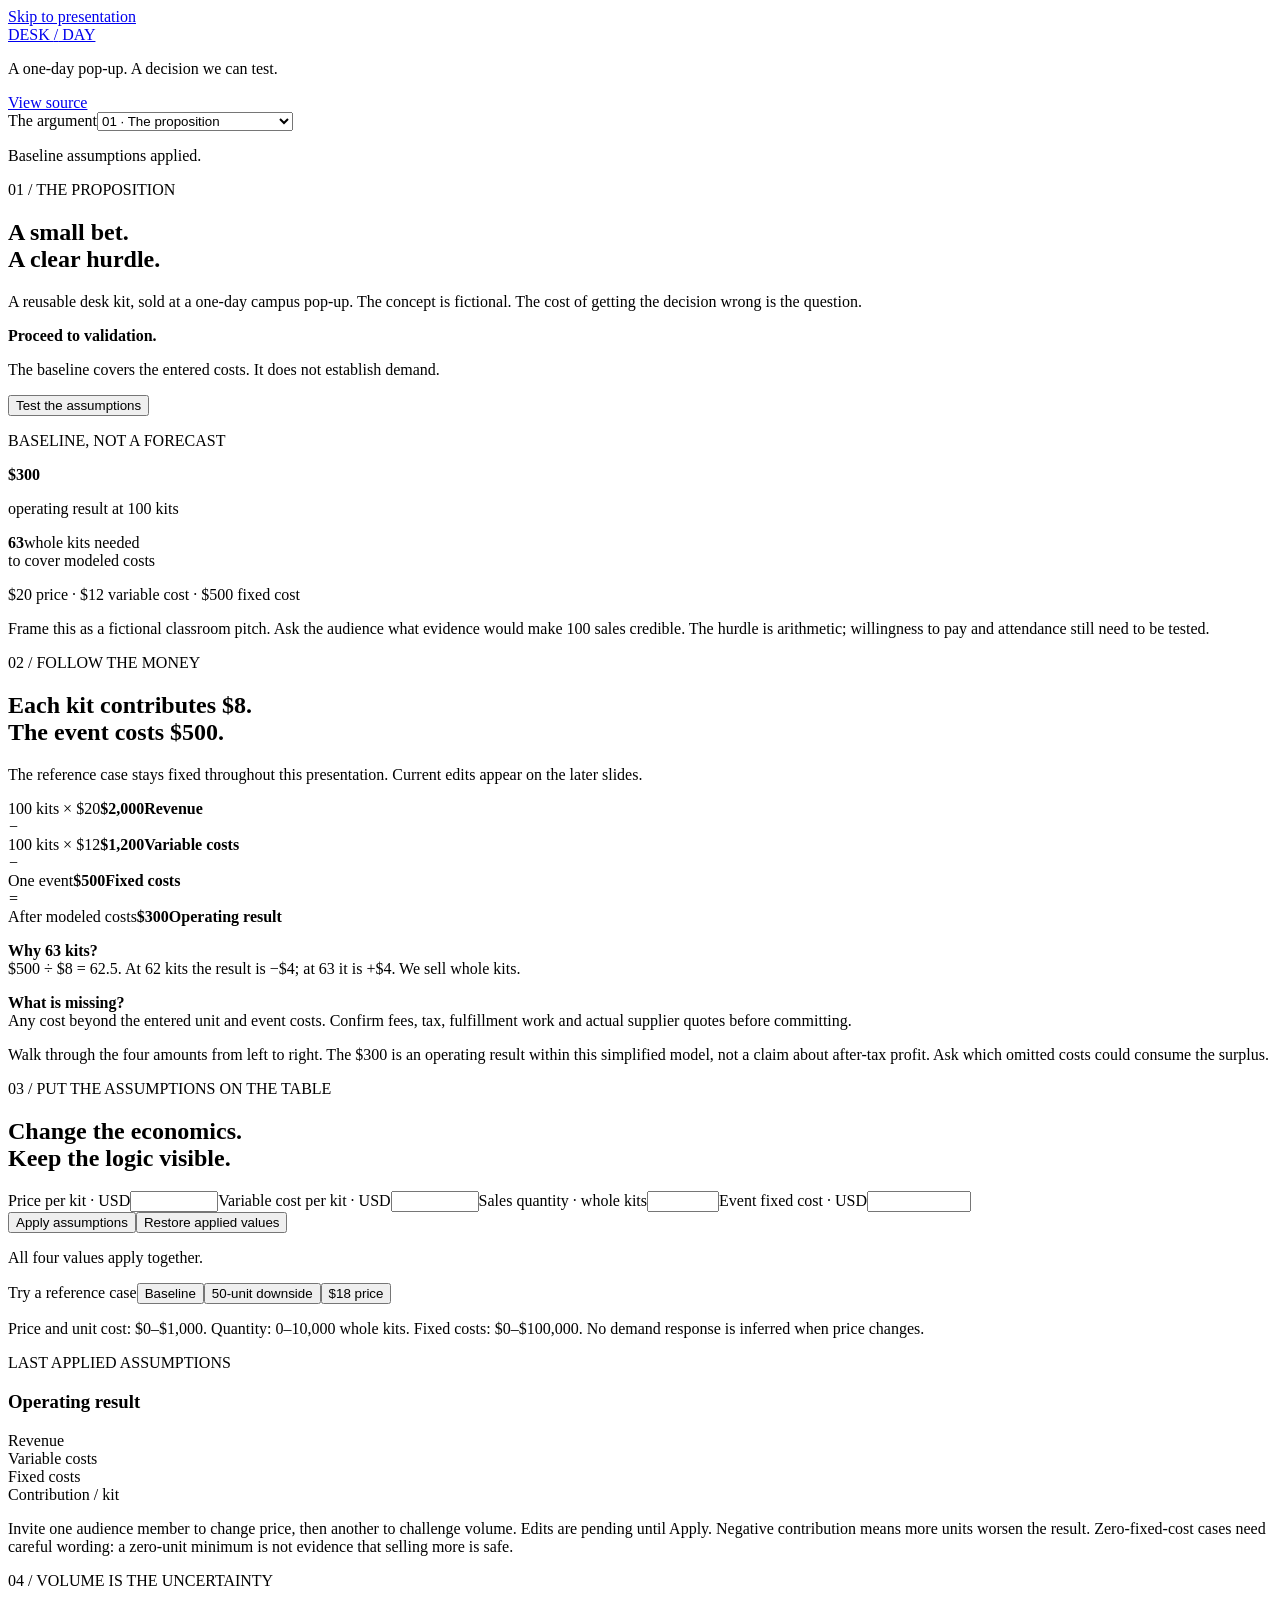
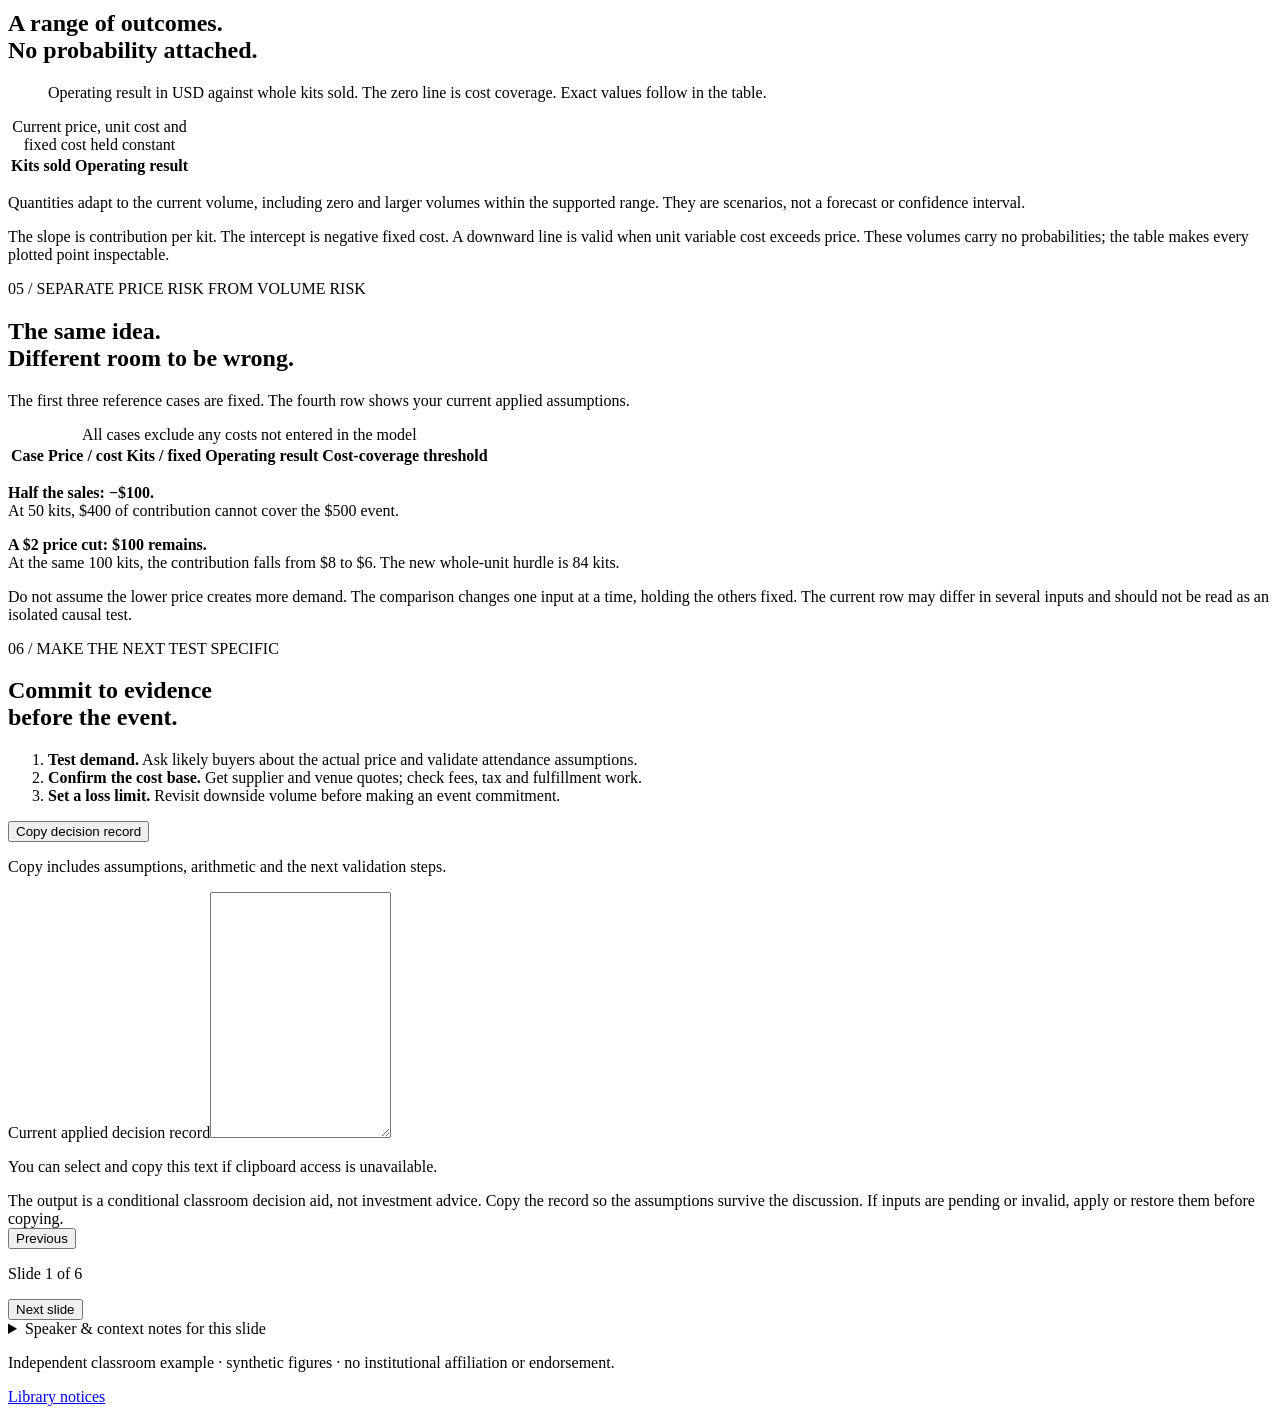
==== app/index.html @ d799f724 "Build interactive desk-kit pitch with exact unit economics" ====
<!doctype html><html lang="en"><head><meta charset="utf-8"><meta name="viewport" content="width=device-width,initial-scale=1"><meta name="description" content="A synthetic pop-up pitch with an interactive unit-economics model, exact cents and conditional decisions."><title>Desk / Day · A small bet, made explicit</title></head><body>
<a class="skip" href="#deck">Skip to presentation</a><header class="masthead"><a href="#" class="wordmark">DESK <span>/</span> DAY</a><p>A one-day pop-up. A decision we can test.</p><a href="https://github.com/jordanmeyer/bab-example-presentation">View source</a></header>
<main><div class="deck-toolbar"><label for="slide-select">The argument</label><select id="slide-select" autocomplete="off"><option value="0">01 · The proposition</option><option value="1">02 · The baseline</option><option value="2">03 · Change the assumptions</option><option value="3">04 · How fragile is it?</option><option value="4">05 · Compare the cases</option><option value="5">06 · Record the decision</option></select><p id="applied-state" role="status">Baseline assumptions applied.</p></div>
<div id="deck" class="reveal" tabindex="0" aria-label="Six-slide presentation; focus here and use left or right arrow to navigate"><div class="slides">
<section data-title="The proposition" aria-labelledby="title-one"><div class="slide-body cover"><div class="cover-copy"><p class="kicker">01 / THE PROPOSITION</p><h1 id="title-one">A small bet.<br>A clear hurdle.</h1><p class="lede">A reusable desk kit, sold at a one-day campus pop-up. The concept is fictional. The cost of getting the decision wrong is the question.</p><div class="claim"><strong>Proceed to validation.</strong><p>The baseline covers the entered costs. It does not establish demand.</p></div><button data-slide="2">Test the assumptions</button></div><div class="cover-evidence"><p class="small-caps">BASELINE, NOT A FORECAST</p><strong class="hero-amount">$300</strong><p>operating result at 100 kits</p><div class="hurdle"><b>63</b><span>whole kits needed<br>to cover modeled costs</span></div><p class="fine">$20 price · $12 variable cost · $500 fixed cost</p></div></div><aside class="notes">Frame this as a fictional classroom pitch. Ask the audience what evidence would make 100 sales credible. The hurdle is arithmetic; willingness to pay and attendance still need to be tested.</aside></section>
<section data-title="The baseline" aria-labelledby="title-two"><div class="slide-body"><p class="kicker">02 / FOLLOW THE MONEY</p><h2 id="title-two">Each kit contributes $8.<br>The event costs $500.</h2><p class="lede compact">The reference case stays fixed throughout this presentation. Current edits appear on the later slides.</p><div class="bridge"><div><span>100 kits × $20</span><strong>$2,000</strong><b>Revenue</b></div><i>−</i><div><span>100 kits × $12</span><strong>$1,200</strong><b>Variable costs</b></div><i>−</i><div><span>One event</span><strong>$500</strong><b>Fixed costs</b></div><i>=</i><div class="result"><span>After modeled costs</span><strong>$300</strong><b>Operating result</b></div></div><div class="split-note"><p><strong>Why 63 kits?</strong><br>$500 ÷ $8 = 62.5. At 62 kits the result is −$4; at 63 it is +$4. We sell whole kits.</p><p><strong>What is missing?</strong><br>Any cost beyond the entered unit and event costs. Confirm fees, tax, fulfillment work and actual supplier quotes before committing.</p></div></div><aside class="notes">Walk through the four amounts from left to right. The $300 is an operating result within this simplified model, not a claim about after-tax profit. Ask which omitted costs could consume the surplus.</aside></section>
<section data-title="Change the assumptions" aria-labelledby="title-three"><div class="slide-body"><p class="kicker">03 / PUT THE ASSUMPTIONS ON THE TABLE</p><h2 id="title-three">Change the economics.<br>Keep the logic visible.</h2><div class="lab-grid"><form id="assumptions" autocomplete="off" novalidate><div class="fields"><label>Price per kit · USD<input id="price" name="price" type="number" min="0" max="1000" step="0.01" inputmode="decimal" aria-describedby="price-error"><span id="price-error" class="field-error"></span></label><label>Variable cost per kit · USD<input id="cost" name="cost" type="number" min="0" max="1000" step="0.01" inputmode="decimal" aria-describedby="cost-error"><span id="cost-error" class="field-error"></span></label><label>Sales quantity · whole kits<input id="quantity" name="quantity" type="number" min="0" max="10000" step="1" inputmode="numeric" aria-describedby="quantity-error"><span id="quantity-error" class="field-error"></span></label><label>Event fixed cost · USD<input id="fixed" name="fixed" type="number" min="0" max="100000" step="0.01" inputmode="decimal" aria-describedby="fixed-error"><span id="fixed-error" class="field-error"></span></label></div><div class="actions"><button type="submit">Apply assumptions</button><button type="button" id="restore" class="secondary">Restore applied values</button></div><p id="form-status" class="fine" role="status">All four values apply together.</p><div class="presets" aria-label="Replace all assumptions with a reference case"><span>Try a reference case</span><button type="button" data-preset="0">Baseline</button><button type="button" data-preset="1">50-unit downside</button><button type="button" data-preset="2">$18 price</button></div><p class="fine">Price and unit cost: $0–$1,000. Quantity: 0–10,000 whole kits. Fixed costs: $0–$100,000. No demand response is inferred when price changes.</p></form><div class="live-result"><p class="small-caps">LAST APPLIED ASSUMPTIONS</p><h3>Operating result</h3><strong id="profit" class="result-number"></strong><p id="result-condition"></p><dl class="result-math"><dt>Revenue</dt><dd id="revenue"></dd><dt>Variable costs</dt><dd id="variable"></dd><dt>Fixed costs</dt><dd id="fixed-result"></dd><dt>Contribution / kit</dt><dd id="contribution"></dd></dl><div class="threshold"><p id="threshold-label" class="small-caps"></p><strong id="threshold-value"></strong><p id="threshold-detail" class="fine"></p></div></div></div></div><aside class="notes">Invite one audience member to change price, then another to challenge volume. Edits are pending until Apply. Negative contribution means more units worsen the result. Zero-fixed-cost cases need careful wording: a zero-unit minimum is not evidence that selling more is safe.</aside></section>
<section data-title="How fragile is it?" aria-labelledby="title-four"><div class="slide-body"><p class="kicker">04 / VOLUME IS THE UNCERTAINTY</p><h2 id="title-four">A range of outcomes.<br>No probability attached.</h2><p id="sensitivity-assumptions" class="lede compact"></p><div class="sensitivity-grid"><figure><div id="chart"></div><figcaption>Operating result in USD against whole kits sold. The zero line is cost coverage. Exact values follow in the table.</figcaption></figure><div class="table-wrap" tabindex="0" role="region" aria-label="Sensitivity table, scroll horizontally"><table><caption>Current price, unit cost and fixed cost held constant</caption><thead><tr><th scope="col">Kits sold</th><th scope="col">Operating result</th></tr></thead><tbody id="sensitivity-body"></tbody></table></div></div><p class="fine">Quantities adapt to the current volume, including zero and larger volumes within the supported range. They are scenarios, not a forecast or confidence interval.</p></div><aside class="notes">The slope is contribution per kit. The intercept is negative fixed cost. A downward line is valid when unit variable cost exceeds price. These volumes carry no probabilities; the table makes every plotted point inspectable.</aside></section>
<section data-title="Compare the cases" aria-labelledby="title-five"><div class="slide-body"><p class="kicker">05 / SEPARATE PRICE RISK FROM VOLUME RISK</p><h2 id="title-five">The same idea.<br>Different room to be wrong.</h2><p class="lede compact">The first three reference cases are fixed. The fourth row shows your current applied assumptions.</p><div class="table-wrap" tabindex="0" role="region" aria-label="Scenario comparison, scroll horizontally"><table class="comparison"><caption>All cases exclude any costs not entered in the model</caption><thead><tr><th scope="col">Case</th><th scope="col">Price / cost</th><th scope="col">Kits / fixed</th><th scope="col">Operating result</th><th scope="col">Cost-coverage threshold</th></tr></thead><tbody id="comparison-body"></tbody></table></div><div class="split-note"><p><strong>Half the sales: −$100.</strong><br>At 50 kits, $400 of contribution cannot cover the $500 event.</p><p><strong>A $2 price cut: $100 remains.</strong><br>At the same 100 kits, the contribution falls from $8 to $6. The new whole-unit hurdle is 84 kits.</p></div></div><aside class="notes">Do not assume the lower price creates more demand. The comparison changes one input at a time, holding the others fixed. The current row may differ in several inputs and should not be read as an isolated causal test.</aside></section>
<section data-title="Record the decision" aria-labelledby="title-six"><div class="slide-body"><p class="kicker">06 / MAKE THE NEXT TEST SPECIFIC</p><h2 id="title-six">Commit to evidence<br>before the event.</h2><div class="decision-grid"><div><p id="decision-status" class="decision-status"></p><ol class="next-tests"><li><b>Test demand.</b> Ask likely buyers about the actual price and validate attendance assumptions.</li><li><b>Confirm the cost base.</b> Get supplier and venue quotes; check fees, tax and fulfillment work.</li><li><b>Set a loss limit.</b> Revisit downside volume before making an event commitment.</li></ol><button id="copy-record">Copy decision record</button><p id="copy-status" class="fine" role="status">Copy includes assumptions, arithmetic and the next validation steps.</p></div><div><label for="decision-record">Current applied decision record</label><textarea id="decision-record" readonly rows="16" spellcheck="false"></textarea><p class="fine">You can select and copy this text if clipboard access is unavailable.</p></div></div></div><aside class="notes">The output is a conditional classroom decision aid, not investment advice. Copy the record so the assumptions survive the discussion. If inputs are pending or invalid, apply or restore them before copying.</aside></section>
</div></div>
<div class="navigation"><button id="previous" class="secondary">Previous</button><p id="slide-status" aria-live="polite">Slide 1 of 6</p><button id="next">Next slide</button></div><details class="context-notes"><summary>Speaker & context notes for this slide</summary><p id="context-note"></p></details></main><footer><p>Independent classroom example · synthetic figures · no institutional affiliation or endorsement.</p><a id="notices" href="./THIRD-PARTY-NOTICES.txt">Library notices</a></footer><script type="module" src="./app.js"></script></body></html>
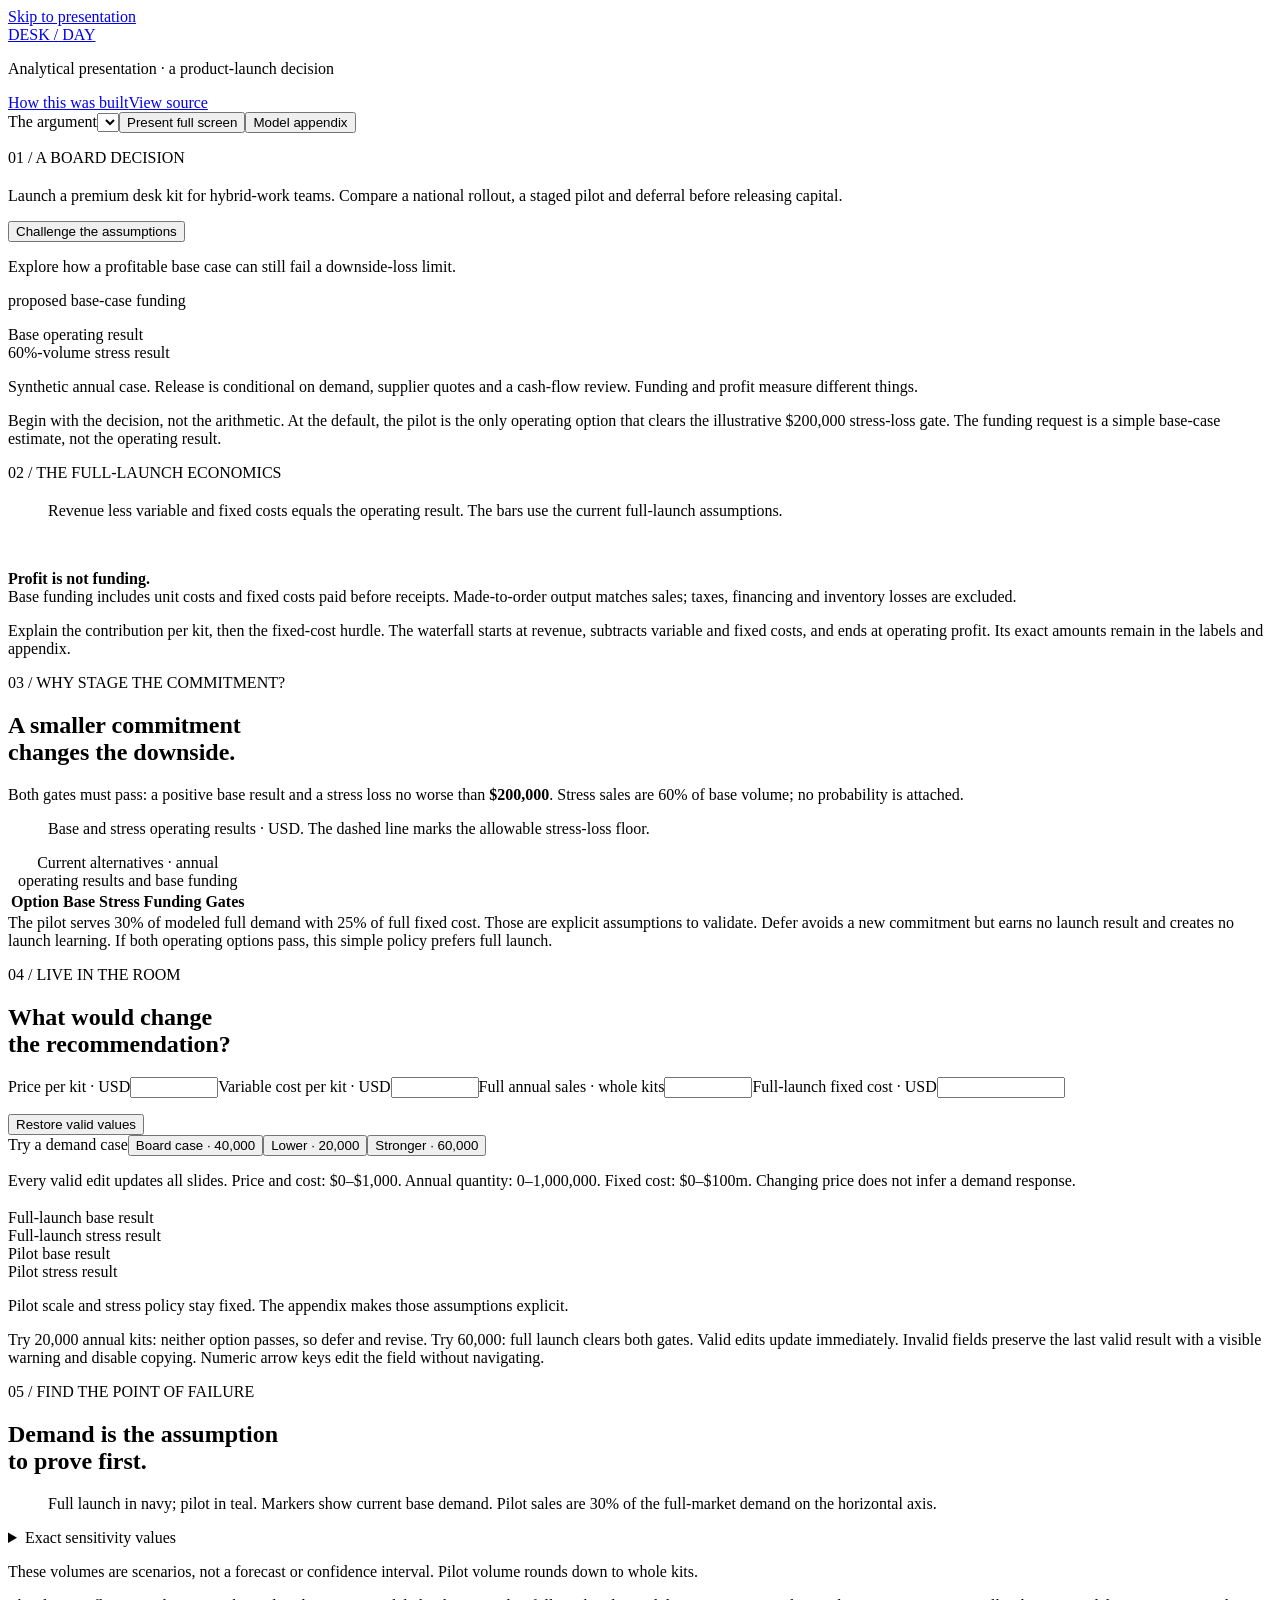
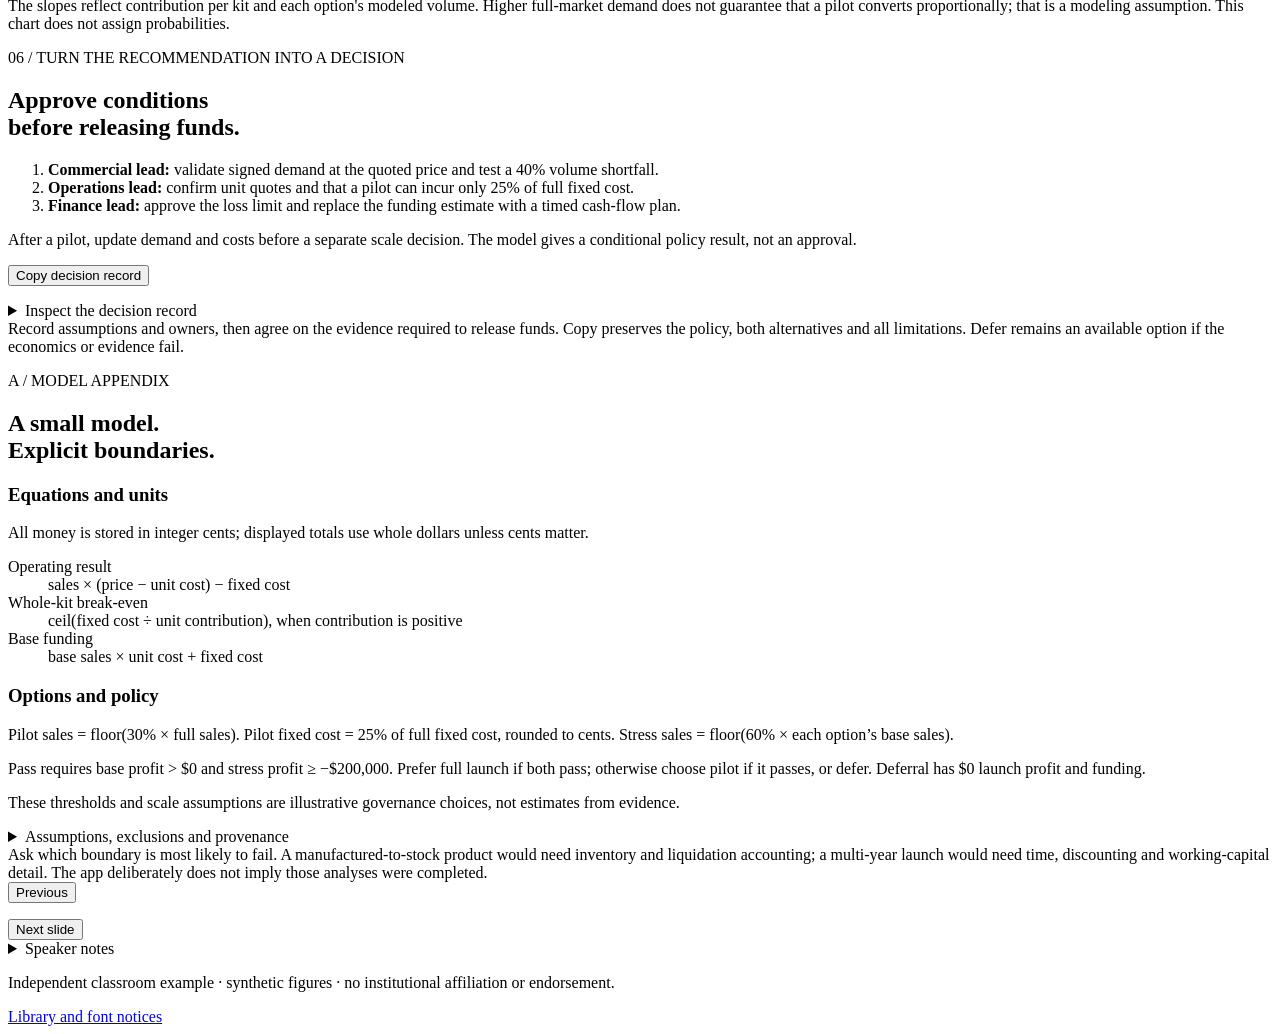
==== commit 1b25358d: "Restore board launch decision and live presentation" ====
--- a/app/index.html
+++ b/app/index.html
@@ -1,12 +1,13 @@
-<!doctype html><html lang="en"><head><meta charset="utf-8"><meta name="viewport" content="width=device-width,initial-scale=1"><meta name="description" content="A synthetic pop-up pitch with an interactive unit-economics model, exact cents and conditional decisions."><title>Desk / Day · A small bet, made explicit</title></head><body>
-<a class="skip" href="#deck">Skip to presentation</a><header class="masthead"><a href="#" class="wordmark">DESK <span>/</span> DAY</a><p>A one-day pop-up. A decision we can test.</p><a href="https://github.com/jordanmeyer/bab-example-presentation">View source</a></header>
-<main><div class="deck-toolbar"><label for="slide-select">The argument</label><select id="slide-select" autocomplete="off"><option value="0">01 · The proposition</option><option value="1">02 · The baseline</option><option value="2">03 · Change the assumptions</option><option value="3">04 · How fragile is it?</option><option value="4">05 · Compare the cases</option><option value="5">06 · Record the decision</option></select><p id="applied-state" role="status">Baseline assumptions applied.</p></div>
-<div id="deck" class="reveal" tabindex="0" aria-label="Six-slide presentation; focus here and use left or right arrow to navigate"><div class="slides">
-<section data-title="The proposition" aria-labelledby="title-one"><div class="slide-body cover"><div class="cover-copy"><p class="kicker">01 / THE PROPOSITION</p><h1 id="title-one">A small bet.<br>A clear hurdle.</h1><p class="lede">A reusable desk kit, sold at a one-day campus pop-up. The concept is fictional. The cost of getting the decision wrong is the question.</p><div class="claim"><strong>Proceed to validation.</strong><p>The baseline covers the entered costs. It does not establish demand.</p></div><button data-slide="2">Test the assumptions</button></div><div class="cover-evidence"><p class="small-caps">BASELINE, NOT A FORECAST</p><strong class="hero-amount">$300</strong><p>operating result at 100 kits</p><div class="hurdle"><b>63</b><span>whole kits needed<br>to cover modeled costs</span></div><p class="fine">$20 price · $12 variable cost · $500 fixed cost</p></div></div><aside class="notes">Frame this as a fictional classroom pitch. Ask the audience what evidence would make 100 sales credible. The hurdle is arithmetic; willingness to pay and attendance still need to be tested.</aside></section>
-<section data-title="The baseline" aria-labelledby="title-two"><div class="slide-body"><p class="kicker">02 / FOLLOW THE MONEY</p><h2 id="title-two">Each kit contributes $8.<br>The event costs $500.</h2><p class="lede compact">The reference case stays fixed throughout this presentation. Current edits appear on the later slides.</p><div class="bridge"><div><span>100 kits × $20</span><strong>$2,000</strong><b>Revenue</b></div><i>−</i><div><span>100 kits × $12</span><strong>$1,200</strong><b>Variable costs</b></div><i>−</i><div><span>One event</span><strong>$500</strong><b>Fixed costs</b></div><i>=</i><div class="result"><span>After modeled costs</span><strong>$300</strong><b>Operating result</b></div></div><div class="split-note"><p><strong>Why 63 kits?</strong><br>$500 ÷ $8 = 62.5. At 62 kits the result is −$4; at 63 it is +$4. We sell whole kits.</p><p><strong>What is missing?</strong><br>Any cost beyond the entered unit and event costs. Confirm fees, tax, fulfillment work and actual supplier quotes before committing.</p></div></div><aside class="notes">Walk through the four amounts from left to right. The $300 is an operating result within this simplified model, not a claim about after-tax profit. Ask which omitted costs could consume the surplus.</aside></section>
-<section data-title="Change the assumptions" aria-labelledby="title-three"><div class="slide-body"><p class="kicker">03 / PUT THE ASSUMPTIONS ON THE TABLE</p><h2 id="title-three">Change the economics.<br>Keep the logic visible.</h2><div class="lab-grid"><form id="assumptions" autocomplete="off" novalidate><div class="fields"><label>Price per kit · USD<input id="price" name="price" type="number" min="0" max="1000" step="0.01" inputmode="decimal" aria-describedby="price-error"><span id="price-error" class="field-error"></span></label><label>Variable cost per kit · USD<input id="cost" name="cost" type="number" min="0" max="1000" step="0.01" inputmode="decimal" aria-describedby="cost-error"><span id="cost-error" class="field-error"></span></label><label>Sales quantity · whole kits<input id="quantity" name="quantity" type="number" min="0" max="10000" step="1" inputmode="numeric" aria-describedby="quantity-error"><span id="quantity-error" class="field-error"></span></label><label>Event fixed cost · USD<input id="fixed" name="fixed" type="number" min="0" max="100000" step="0.01" inputmode="decimal" aria-describedby="fixed-error"><span id="fixed-error" class="field-error"></span></label></div><div class="actions"><button type="submit">Apply assumptions</button><button type="button" id="restore" class="secondary">Restore applied values</button></div><p id="form-status" class="fine" role="status">All four values apply together.</p><div class="presets" aria-label="Replace all assumptions with a reference case"><span>Try a reference case</span><button type="button" data-preset="0">Baseline</button><button type="button" data-preset="1">50-unit downside</button><button type="button" data-preset="2">$18 price</button></div><p class="fine">Price and unit cost: $0–$1,000. Quantity: 0–10,000 whole kits. Fixed costs: $0–$100,000. No demand response is inferred when price changes.</p></form><div class="live-result"><p class="small-caps">LAST APPLIED ASSUMPTIONS</p><h3>Operating result</h3><strong id="profit" class="result-number"></strong><p id="result-condition"></p><dl class="result-math"><dt>Revenue</dt><dd id="revenue"></dd><dt>Variable costs</dt><dd id="variable"></dd><dt>Fixed costs</dt><dd id="fixed-result"></dd><dt>Contribution / kit</dt><dd id="contribution"></dd></dl><div class="threshold"><p id="threshold-label" class="small-caps"></p><strong id="threshold-value"></strong><p id="threshold-detail" class="fine"></p></div></div></div></div><aside class="notes">Invite one audience member to change price, then another to challenge volume. Edits are pending until Apply. Negative contribution means more units worsen the result. Zero-fixed-cost cases need careful wording: a zero-unit minimum is not evidence that selling more is safe.</aside></section>
-<section data-title="How fragile is it?" aria-labelledby="title-four"><div class="slide-body"><p class="kicker">04 / VOLUME IS THE UNCERTAINTY</p><h2 id="title-four">A range of outcomes.<br>No probability attached.</h2><p id="sensitivity-assumptions" class="lede compact"></p><div class="sensitivity-grid"><figure><div id="chart"></div><figcaption>Operating result in USD against whole kits sold. The zero line is cost coverage. Exact values follow in the table.</figcaption></figure><div class="table-wrap" tabindex="0" role="region" aria-label="Sensitivity table, scroll horizontally"><table><caption>Current price, unit cost and fixed cost held constant</caption><thead><tr><th scope="col">Kits sold</th><th scope="col">Operating result</th></tr></thead><tbody id="sensitivity-body"></tbody></table></div></div><p class="fine">Quantities adapt to the current volume, including zero and larger volumes within the supported range. They are scenarios, not a forecast or confidence interval.</p></div><aside class="notes">The slope is contribution per kit. The intercept is negative fixed cost. A downward line is valid when unit variable cost exceeds price. These volumes carry no probabilities; the table makes every plotted point inspectable.</aside></section>
-<section data-title="Compare the cases" aria-labelledby="title-five"><div class="slide-body"><p class="kicker">05 / SEPARATE PRICE RISK FROM VOLUME RISK</p><h2 id="title-five">The same idea.<br>Different room to be wrong.</h2><p class="lede compact">The first three reference cases are fixed. The fourth row shows your current applied assumptions.</p><div class="table-wrap" tabindex="0" role="region" aria-label="Scenario comparison, scroll horizontally"><table class="comparison"><caption>All cases exclude any costs not entered in the model</caption><thead><tr><th scope="col">Case</th><th scope="col">Price / cost</th><th scope="col">Kits / fixed</th><th scope="col">Operating result</th><th scope="col">Cost-coverage threshold</th></tr></thead><tbody id="comparison-body"></tbody></table></div><div class="split-note"><p><strong>Half the sales: −$100.</strong><br>At 50 kits, $400 of contribution cannot cover the $500 event.</p><p><strong>A $2 price cut: $100 remains.</strong><br>At the same 100 kits, the contribution falls from $8 to $6. The new whole-unit hurdle is 84 kits.</p></div></div><aside class="notes">Do not assume the lower price creates more demand. The comparison changes one input at a time, holding the others fixed. The current row may differ in several inputs and should not be read as an isolated causal test.</aside></section>
-<section data-title="Record the decision" aria-labelledby="title-six"><div class="slide-body"><p class="kicker">06 / MAKE THE NEXT TEST SPECIFIC</p><h2 id="title-six">Commit to evidence<br>before the event.</h2><div class="decision-grid"><div><p id="decision-status" class="decision-status"></p><ol class="next-tests"><li><b>Test demand.</b> Ask likely buyers about the actual price and validate attendance assumptions.</li><li><b>Confirm the cost base.</b> Get supplier and venue quotes; check fees, tax and fulfillment work.</li><li><b>Set a loss limit.</b> Revisit downside volume before making an event commitment.</li></ol><button id="copy-record">Copy decision record</button><p id="copy-status" class="fine" role="status">Copy includes assumptions, arithmetic and the next validation steps.</p></div><div><label for="decision-record">Current applied decision record</label><textarea id="decision-record" readonly rows="16" spellcheck="false"></textarea><p class="fine">You can select and copy this text if clipboard access is unavailable.</p></div></div></div><aside class="notes">The output is a conditional classroom decision aid, not investment advice. Copy the record so the assumptions survive the discussion. If inputs are pending or invalid, apply or restore them before copying.</aside></section>
+<!doctype html><html lang="en"><head><meta charset="utf-8"><meta name="viewport" content="width=device-width,initial-scale=1"><meta name="description" content="A synthetic board-level product launch: compare full launch, staged pilot and defer with live assumptions."><title>Desk / Day · Product-launch decision</title></head><body>
+<a class="skip" href="#deck">Skip to presentation</a><header class="masthead"><a href="#" class="wordmark">DESK <span>/</span> DAY</a><p>Analytical presentation · a product-launch decision</p><nav><a href="https://github.com/jordanmeyer/bab-example-presentation/blob/main/BUILD-STORY.md">How this was built</a><a href="https://github.com/jordanmeyer/bab-example-presentation">View source</a></nav></header>
+<main><div class="deck-toolbar"><label for="slide-select">The argument</label><select id="slide-select" autocomplete="off"></select><button id="present" class="secondary">Present full screen</button><button data-slide="6" class="secondary">Model appendix</button><p id="applied-state" role="status"></p></div>
+<div id="deck" class="reveal" tabindex="0" aria-label="Seven-slide presentation; focus here and use left or right arrow to navigate"><div class="slides">
+<section data-title="The recommendation"><div class="slide-body cover"><div><p class="kicker">01 / A BOARD DECISION</p><h1 id="recommendation"></h1><p class="lede">Launch a premium desk kit for hybrid-work teams. Compare a national rollout, a staged pilot and deferral before releasing capital.</p><p id="recommendation-reason" class="claim"></p><button data-slide="3">Challenge the assumptions</button><p class="learning">Explore how a profitable base case can still fail a downside-loss limit.</p></div><div class="cover-evidence"><p class="small-caps" id="chosen-label"></p><strong id="funding" class="hero-amount"></strong><p>proposed base-case funding</p><dl class="cover-metrics"><dt>Base operating result</dt><dd id="chosen-profit"></dd><dt>60%-volume stress result</dt><dd id="chosen-stress"></dd></dl><p class="fine">Synthetic annual case. Release is conditional on demand, supplier quotes and a cash-flow review. Funding and profit measure different things.</p></div></div><aside class="notes">Begin with the decision, not the arithmetic. At the default, the pilot is the only operating option that clears the illustrative $200,000 stress-loss gate. The funding request is a simple base-case estimate, not the operating result.</aside></section>
+<section data-title="The economics"><div class="slide-body"><p class="kicker">02 / THE FULL-LAUNCH ECONOMICS</p><h2 id="economics-title"></h2><p class="lede compact" id="economics-caption"></p><figure><div id="bridge-chart" class="chart"></div><figcaption>Revenue less variable and fixed costs equals the operating result. The bars use the current full-launch assumptions.</figcaption></figure><div class="split-note"><p><strong id="threshold-value"></strong><br><span id="threshold-detail"></span></p><p><strong>Profit is not funding.</strong><br>Base funding includes unit costs and fixed costs paid before receipts. Made-to-order output matches sales; taxes, financing and inventory losses are excluded.</p></div></div><aside class="notes">Explain the contribution per kit, then the fixed-cost hurdle. The waterfall starts at revenue, subtracts variable and fixed costs, and ends at operating profit. Its exact amounts remain in the labels and appendix.</aside></section>
+<section data-title="The risk and alternatives"><div class="slide-body"><p class="kicker">03 / WHY STAGE THE COMMITMENT?</p><h2>A smaller commitment<br>changes the downside.</h2><p class="lede compact">Both gates must pass: a positive base result and a stress loss no worse than <strong>$200,000</strong>. Stress sales are 60% of base volume; no probability is attached.</p><figure><div id="risk-chart" class="chart"></div><figcaption>Base and stress operating results · USD. The dashed line marks the allowable stress-loss floor.</figcaption></figure><div class="table-wrap"><table><caption>Current alternatives · annual operating results and base funding</caption><thead><tr><th>Option</th><th>Base</th><th>Stress</th><th>Funding</th><th>Gates</th></tr></thead><tbody id="options-body"></tbody></table></div></div><aside class="notes">The pilot serves 30% of modeled full demand with 25% of full fixed cost. Those are explicit assumptions to validate. Defer avoids a new commitment but earns no launch result and creates no launch learning. If both operating options pass, this simple policy prefers full launch.</aside></section>
+<section data-title="Challenge the assumptions"><div class="slide-body"><p class="kicker">04 / LIVE IN THE ROOM</p><h2>What would change<br>the recommendation?</h2><div class="lab-grid"><form id="assumptions" autocomplete="off" novalidate><div class="fields"><label>Price per kit · USD<input id="price" type="number" min="0" max="1000" step="0.01" inputmode="decimal" aria-describedby="price-error"><span id="price-error" class="field-error"></span></label><label>Variable cost per kit · USD<input id="cost" type="number" min="0" max="1000" step="0.01" inputmode="decimal" aria-describedby="cost-error"><span id="cost-error" class="field-error"></span></label><label>Full annual sales · whole kits<input id="quantity" type="number" min="0" max="1000000" step="1" inputmode="numeric" aria-describedby="quantity-error"><span id="quantity-error" class="field-error"></span></label><label>Full-launch fixed cost · USD<input id="fixed" type="number" min="0" max="100000000" step="0.01" inputmode="decimal" aria-describedby="fixed-error"><span id="fixed-error" class="field-error"></span></label></div><p id="form-status" class="fine" role="status"></p><div class="actions"><button id="restore" type="button" class="secondary">Restore valid values</button></div><div class="presets"><span>Try a demand case</span><button type="button" data-preset="0">Board case · 40,000</button><button type="button" data-preset="1">Lower · 20,000</button><button type="button" data-preset="2">Stronger · 60,000</button></div><p class="fine">Every valid edit updates all slides. Price and cost: $0–$1,000. Annual quantity: 0–1,000,000. Fixed cost: $0–$100m. Changing price does not infer a demand response.</p></form><div class="live-result"><p class="small-caps" id="live-state"></p><h3 id="live-choice"></h3><strong id="live-profit" class="result-number"></strong><p id="live-caption"></p><dl class="result-math"><dt>Full-launch base result</dt><dd id="full-profit"></dd><dt>Full-launch stress result</dt><dd id="full-stress"></dd><dt>Pilot base result</dt><dd id="pilot-profit"></dd><dt>Pilot stress result</dt><dd id="pilot-stress"></dd></dl><p class="fine">Pilot scale and stress policy stay fixed. The appendix makes those assumptions explicit.</p></div></div></div><aside class="notes">Try 20,000 annual kits: neither option passes, so defer and revise. Try 60,000: full launch clears both gates. Valid edits update immediately. Invalid fields preserve the last valid result with a visible warning and disable copying. Numeric arrow keys edit the field without navigating.</aside></section>
+<section data-title="Volume sensitivity"><div class="slide-body"><p class="kicker">05 / FIND THE POINT OF FAILURE</p><h2>Demand is the assumption<br>to prove first.</h2><p id="sensitivity-assumptions" class="lede compact"></p><figure><div id="volume-chart" class="chart"></div><figcaption>Full launch in navy; pilot in teal. Markers show current base demand. Pilot sales are 30% of the full-market demand on the horizontal axis.</figcaption></figure><details class="exact"><summary>Exact sensitivity values</summary><div class="table-wrap"><table><caption>Constant price, unit cost and option-specific fixed cost</caption><thead><tr><th>Full-market kits</th><th>Full launch</th><th>Pilot</th></tr></thead><tbody id="sensitivity-body"></tbody></table></div></details><p class="fine">These volumes are scenarios, not a forecast or confidence interval. Pilot volume rounds down to whole kits.</p></div><aside class="notes">The slopes reflect contribution per kit and each option's modeled volume. Higher full-market demand does not guarantee that a pilot converts proportionally; that is a modeling assumption. This chart does not assign probabilities.</aside></section>
+<section data-title="The release gates"><div class="slide-body"><p class="kicker">06 / TURN THE RECOMMENDATION INTO A DECISION</p><h2>Approve conditions<br>before releasing funds.</h2><div class="decision-grid"><div><p id="decision-status" class="decision-status"></p><ol class="next-tests"><li><b>Commercial lead:</b> validate signed demand at the quoted price and test a 40% volume shortfall.</li><li><b>Operations lead:</b> confirm unit quotes and that a pilot can incur only 25% of full fixed cost.</li><li><b>Finance lead:</b> approve the loss limit and replace the funding estimate with a timed cash-flow plan.</li></ol><p class="fine">After a pilot, update demand and costs before a separate scale decision. The model gives a conditional policy result, not an approval.</p><button id="copy-record">Copy decision record</button><p id="copy-status" class="fine" role="status"></p></div><div><details class="record"><summary>Inspect the decision record</summary><label for="decision-record">Current valid assumptions and recommendation</label><textarea id="decision-record" readonly rows="17" spellcheck="false"></textarea></details></div></div></div><aside class="notes">Record assumptions and owners, then agree on the evidence required to release funds. Copy preserves the policy, both alternatives and all limitations. Defer remains an available option if the economics or evidence fail.</aside></section>
+<section data-title="Model appendix"><div class="slide-body"><p class="kicker">A / MODEL APPENDIX</p><h2>A small model.<br>Explicit boundaries.</h2><div class="appendix-grid"><div><h3>Equations and units</h3><p>All money is stored in integer cents; displayed totals use whole dollars unless cents matter.</p><dl><dt>Operating result</dt><dd>sales × (price − unit cost) − fixed cost</dd><dt>Whole-kit break-even</dt><dd>ceil(fixed cost ÷ unit contribution), when contribution is positive</dd><dt>Base funding</dt><dd>base sales × unit cost + fixed cost</dd></dl><p id="appendix-economics"></p><p id="appendix-threshold"></p></div><div><h3>Options and policy</h3><p>Pilot sales = floor(30% × full sales). Pilot fixed cost = 25% of full fixed cost, rounded to cents. Stress sales = floor(60% × each option’s base sales).</p><p>Pass requires base profit &gt; $0 and stress profit ≥ −$200,000. Prefer full launch if both pass; otherwise choose pilot if it passes, or defer. Deferral has $0 launch profit and funding.</p><p>These thresholds and scale assumptions are illustrative governance choices, not estimates from evidence.</p></div></div><details class="exact"><summary>Assumptions, exclusions and provenance</summary><p>Made-to-order output matches sales; unit costs stay constant at all volumes. Funding assumes all base unit and fixed costs are paid before customer receipts. No inventory write-offs, taxes, financing, timing, cannibalization or price–demand response. A stress case is neither a confidence interval nor a worst-case guarantee.</p><p>Every number is synthetic. The original brief and actual simulated planning record are linked in <a href="https://github.com/jordanmeyer/bab-example-presentation/blob/main/BUILD-STORY.md">How this was built</a>. The later revision restores the requested board-level scope.</p></details></div><aside class="notes">Ask which boundary is most likely to fail. A manufactured-to-stock product would need inventory and liquidation accounting; a multi-year launch would need time, discounting and working-capital detail. The app deliberately does not imply those analyses were completed.</aside></section>
 </div></div>
-<div class="navigation"><button id="previous" class="secondary">Previous</button><p id="slide-status" aria-live="polite">Slide 1 of 6</p><button id="next">Next slide</button></div><details class="context-notes"><summary>Speaker & context notes for this slide</summary><p id="context-note"></p></details></main><footer><p>Independent classroom example · synthetic figures · no institutional affiliation or endorsement.</p><a id="notices" href="./THIRD-PARTY-NOTICES.txt">Library notices</a></footer><script type="module" src="./app.js"></script></body></html>
+<div class="navigation"><button id="previous" class="secondary">Previous</button><p id="slide-status" aria-live="polite"></p><button id="next">Next slide</button></div><details class="context-notes"><summary>Speaker notes</summary><p id="context-note"></p></details></main><footer><p>Independent classroom example · synthetic figures · no institutional affiliation or endorsement.</p><a id="notices" href="./THIRD-PARTY-NOTICES.txt">Library and font notices</a></footer><script type="module" src="./app.js"></script></body></html>
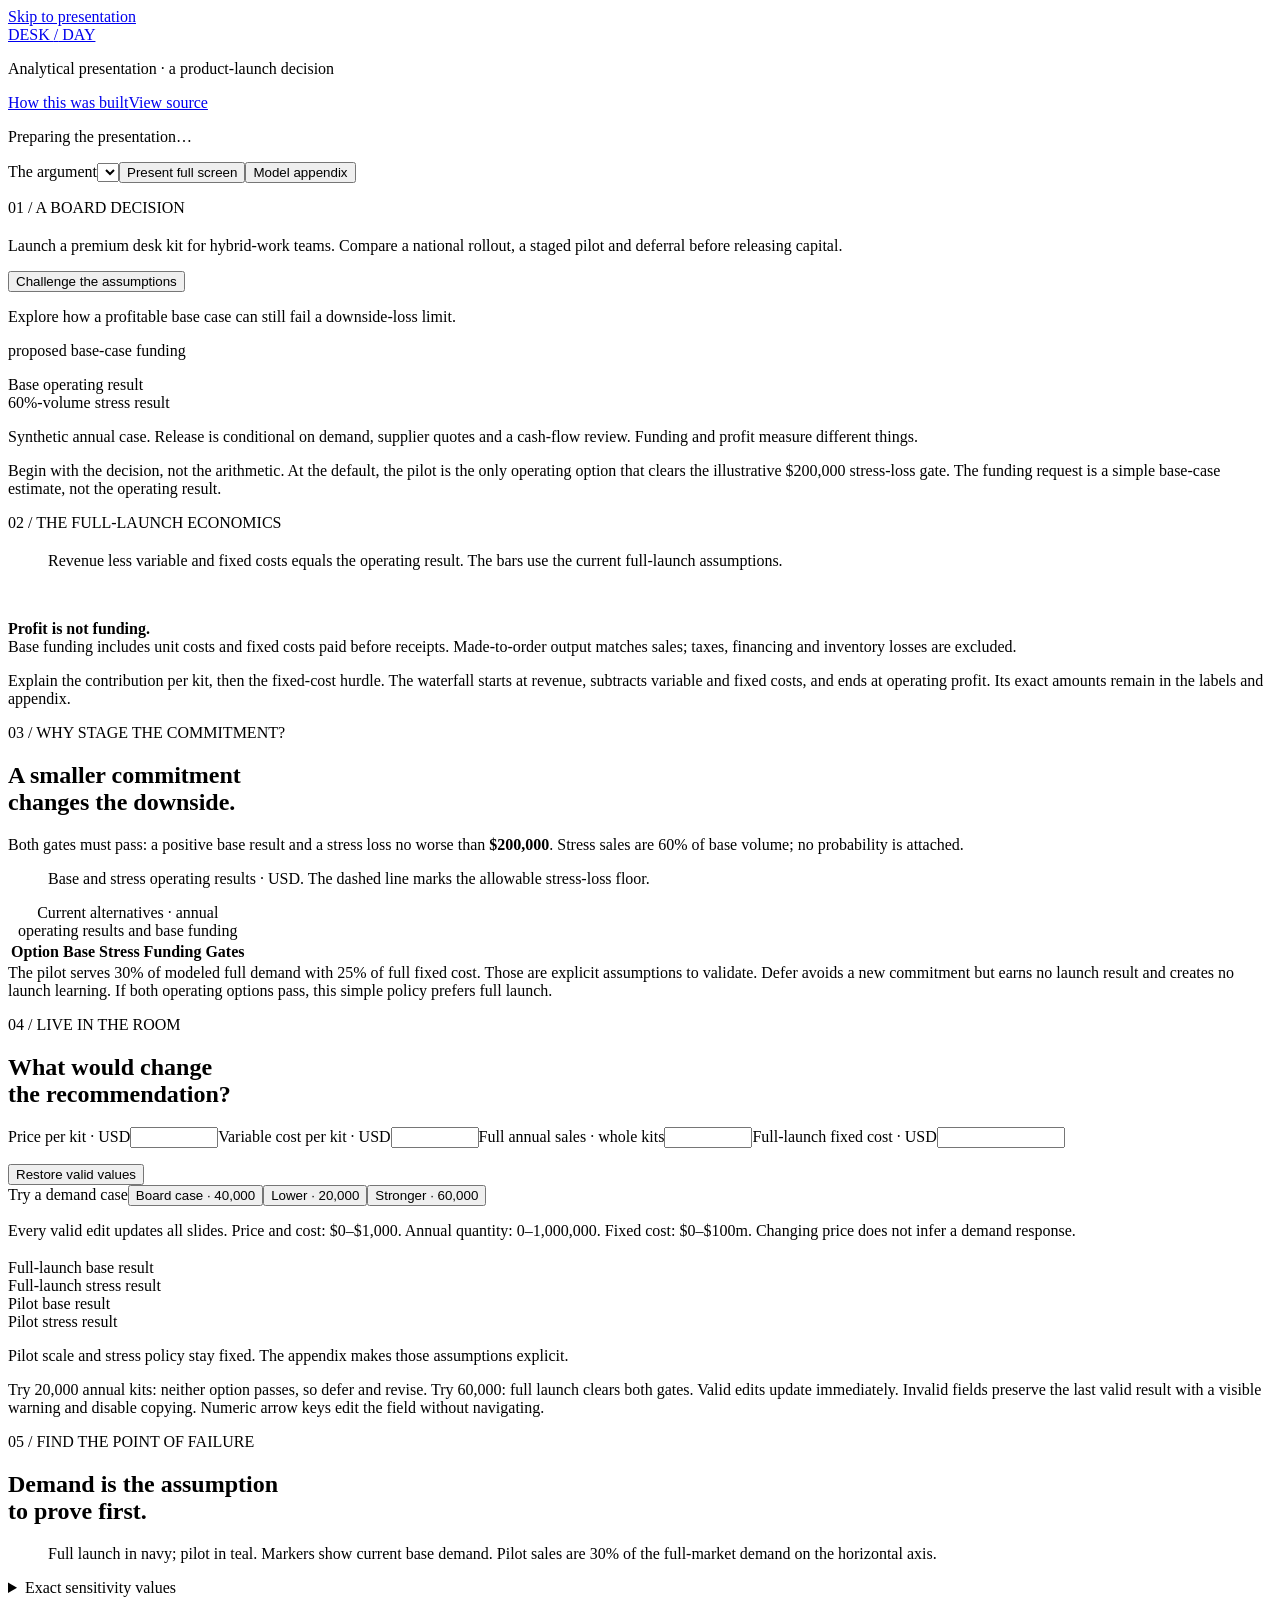
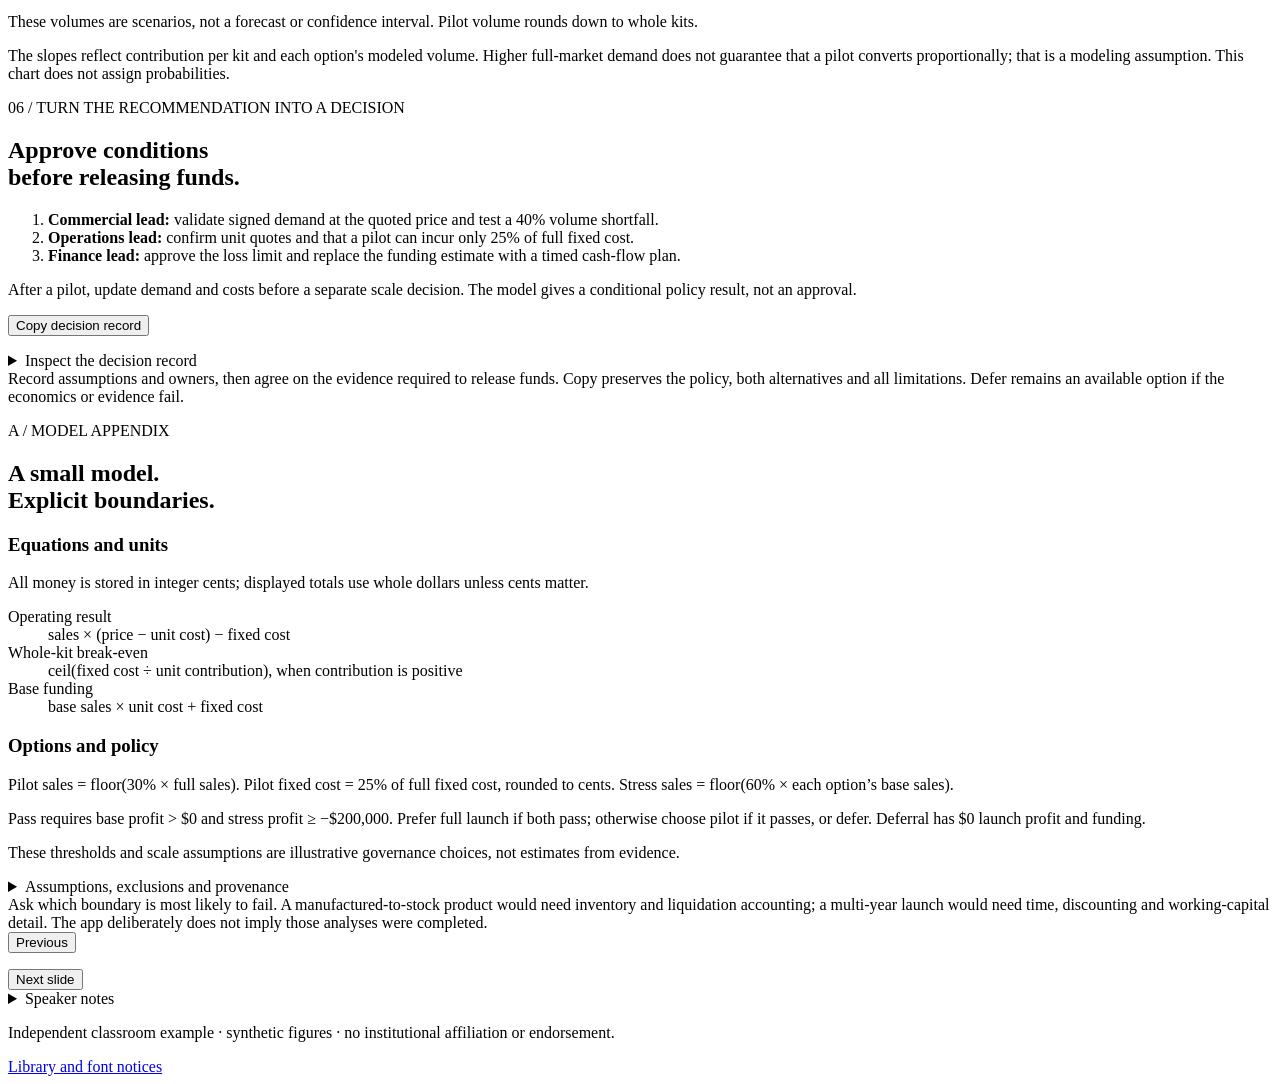
==== commit e5127924: "Activate presentation controls only after Reveal is ready" ====
--- a/app/index.html
+++ b/app/index.html
@@ -1,12 +1,12 @@
 <!doctype html><html lang="en"><head><meta charset="utf-8"><meta name="viewport" content="width=device-width,initial-scale=1"><meta name="description" content="A synthetic board-level product launch: compare full launch, staged pilot and defer with live assumptions."><title>Desk / Day · Product-launch decision</title></head><body>
 <a class="skip" href="#deck">Skip to presentation</a><header class="masthead"><a href="#" class="wordmark">DESK <span>/</span> DAY</a><p>Analytical presentation · a product-launch decision</p><nav><a href="https://github.com/jordanmeyer/bab-example-presentation/blob/main/BUILD-STORY.md">How this was built</a><a href="https://github.com/jordanmeyer/bab-example-presentation">View source</a></nav></header>
-<main><div class="deck-toolbar"><label for="slide-select">The argument</label><select id="slide-select" autocomplete="off"></select><button id="present" class="secondary">Present full screen</button><button data-slide="6" class="secondary">Model appendix</button><p id="applied-state" role="status"></p></div>
+<p id="loading" role="status">Preparing the presentation…</p><main inert><div class="deck-toolbar"><label for="slide-select">The argument</label><select id="slide-select" autocomplete="off"></select><button id="present" class="secondary">Present full screen</button><button data-slide="6" class="secondary">Model appendix</button><p id="applied-state" role="status"></p></div>
 <div id="deck" class="reveal" tabindex="0" aria-label="Seven-slide presentation; focus here and use left or right arrow to navigate"><div class="slides">
 <section data-title="The recommendation"><div class="slide-body cover"><div><p class="kicker">01 / A BOARD DECISION</p><h1 id="recommendation"></h1><p class="lede">Launch a premium desk kit for hybrid-work teams. Compare a national rollout, a staged pilot and deferral before releasing capital.</p><p id="recommendation-reason" class="claim"></p><button data-slide="3">Challenge the assumptions</button><p class="learning">Explore how a profitable base case can still fail a downside-loss limit.</p></div><div class="cover-evidence"><p class="small-caps" id="chosen-label"></p><strong id="funding" class="hero-amount"></strong><p>proposed base-case funding</p><dl class="cover-metrics"><dt>Base operating result</dt><dd id="chosen-profit"></dd><dt>60%-volume stress result</dt><dd id="chosen-stress"></dd></dl><p class="fine">Synthetic annual case. Release is conditional on demand, supplier quotes and a cash-flow review. Funding and profit measure different things.</p></div></div><aside class="notes">Begin with the decision, not the arithmetic. At the default, the pilot is the only operating option that clears the illustrative $200,000 stress-loss gate. The funding request is a simple base-case estimate, not the operating result.</aside></section>
 <section data-title="The economics"><div class="slide-body"><p class="kicker">02 / THE FULL-LAUNCH ECONOMICS</p><h2 id="economics-title"></h2><p class="lede compact" id="economics-caption"></p><figure><div id="bridge-chart" class="chart"></div><figcaption>Revenue less variable and fixed costs equals the operating result. The bars use the current full-launch assumptions.</figcaption></figure><div class="split-note"><p><strong id="threshold-value"></strong><br><span id="threshold-detail"></span></p><p><strong>Profit is not funding.</strong><br>Base funding includes unit costs and fixed costs paid before receipts. Made-to-order output matches sales; taxes, financing and inventory losses are excluded.</p></div></div><aside class="notes">Explain the contribution per kit, then the fixed-cost hurdle. The waterfall starts at revenue, subtracts variable and fixed costs, and ends at operating profit. Its exact amounts remain in the labels and appendix.</aside></section>
-<section data-title="The risk and alternatives"><div class="slide-body"><p class="kicker">03 / WHY STAGE THE COMMITMENT?</p><h2>A smaller commitment<br>changes the downside.</h2><p class="lede compact">Both gates must pass: a positive base result and a stress loss no worse than <strong>$200,000</strong>. Stress sales are 60% of base volume; no probability is attached.</p><figure><div id="risk-chart" class="chart"></div><figcaption>Base and stress operating results · USD. The dashed line marks the allowable stress-loss floor.</figcaption></figure><div class="table-wrap"><table><caption>Current alternatives · annual operating results and base funding</caption><thead><tr><th>Option</th><th>Base</th><th>Stress</th><th>Funding</th><th>Gates</th></tr></thead><tbody id="options-body"></tbody></table></div></div><aside class="notes">The pilot serves 30% of modeled full demand with 25% of full fixed cost. Those are explicit assumptions to validate. Defer avoids a new commitment but earns no launch result and creates no launch learning. If both operating options pass, this simple policy prefers full launch.</aside></section>
+<section data-title="The risk and alternatives"><div class="slide-body"><p class="kicker">03 / WHY STAGE THE COMMITMENT?</p><h2>A smaller commitment<br>changes the downside.</h2><p class="lede compact">Both gates must pass: a positive base result and a stress loss no worse than <strong>$200,000</strong>. Stress sales are 60% of base volume; no probability is attached.</p><figure><div id="risk-chart" class="chart"></div><figcaption>Base and stress operating results · USD. The dashed line marks the allowable stress-loss floor.</figcaption></figure><div class="table-wrap" tabindex="0" role="region" aria-label="Launch alternatives; scroll horizontally"><table><caption>Current alternatives · annual operating results and base funding</caption><thead><tr><th>Option</th><th>Base</th><th>Stress</th><th>Funding</th><th>Gates</th></tr></thead><tbody id="options-body"></tbody></table></div></div><aside class="notes">The pilot serves 30% of modeled full demand with 25% of full fixed cost. Those are explicit assumptions to validate. Defer avoids a new commitment but earns no launch result and creates no launch learning. If both operating options pass, this simple policy prefers full launch.</aside></section>
 <section data-title="Challenge the assumptions"><div class="slide-body"><p class="kicker">04 / LIVE IN THE ROOM</p><h2>What would change<br>the recommendation?</h2><div class="lab-grid"><form id="assumptions" autocomplete="off" novalidate><div class="fields"><label>Price per kit · USD<input id="price" type="number" min="0" max="1000" step="0.01" inputmode="decimal" aria-describedby="price-error"><span id="price-error" class="field-error"></span></label><label>Variable cost per kit · USD<input id="cost" type="number" min="0" max="1000" step="0.01" inputmode="decimal" aria-describedby="cost-error"><span id="cost-error" class="field-error"></span></label><label>Full annual sales · whole kits<input id="quantity" type="number" min="0" max="1000000" step="1" inputmode="numeric" aria-describedby="quantity-error"><span id="quantity-error" class="field-error"></span></label><label>Full-launch fixed cost · USD<input id="fixed" type="number" min="0" max="100000000" step="0.01" inputmode="decimal" aria-describedby="fixed-error"><span id="fixed-error" class="field-error"></span></label></div><p id="form-status" class="fine" role="status"></p><div class="actions"><button id="restore" type="button" class="secondary">Restore valid values</button></div><div class="presets"><span>Try a demand case</span><button type="button" data-preset="0">Board case · 40,000</button><button type="button" data-preset="1">Lower · 20,000</button><button type="button" data-preset="2">Stronger · 60,000</button></div><p class="fine">Every valid edit updates all slides. Price and cost: $0–$1,000. Annual quantity: 0–1,000,000. Fixed cost: $0–$100m. Changing price does not infer a demand response.</p></form><div class="live-result"><p class="small-caps" id="live-state"></p><h3 id="live-choice"></h3><strong id="live-profit" class="result-number"></strong><p id="live-caption"></p><dl class="result-math"><dt>Full-launch base result</dt><dd id="full-profit"></dd><dt>Full-launch stress result</dt><dd id="full-stress"></dd><dt>Pilot base result</dt><dd id="pilot-profit"></dd><dt>Pilot stress result</dt><dd id="pilot-stress"></dd></dl><p class="fine">Pilot scale and stress policy stay fixed. The appendix makes those assumptions explicit.</p></div></div></div><aside class="notes">Try 20,000 annual kits: neither option passes, so defer and revise. Try 60,000: full launch clears both gates. Valid edits update immediately. Invalid fields preserve the last valid result with a visible warning and disable copying. Numeric arrow keys edit the field without navigating.</aside></section>
-<section data-title="Volume sensitivity"><div class="slide-body"><p class="kicker">05 / FIND THE POINT OF FAILURE</p><h2>Demand is the assumption<br>to prove first.</h2><p id="sensitivity-assumptions" class="lede compact"></p><figure><div id="volume-chart" class="chart"></div><figcaption>Full launch in navy; pilot in teal. Markers show current base demand. Pilot sales are 30% of the full-market demand on the horizontal axis.</figcaption></figure><details class="exact"><summary>Exact sensitivity values</summary><div class="table-wrap"><table><caption>Constant price, unit cost and option-specific fixed cost</caption><thead><tr><th>Full-market kits</th><th>Full launch</th><th>Pilot</th></tr></thead><tbody id="sensitivity-body"></tbody></table></div></details><p class="fine">These volumes are scenarios, not a forecast or confidence interval. Pilot volume rounds down to whole kits.</p></div><aside class="notes">The slopes reflect contribution per kit and each option's modeled volume. Higher full-market demand does not guarantee that a pilot converts proportionally; that is a modeling assumption. This chart does not assign probabilities.</aside></section>
+<section data-title="Volume sensitivity"><div class="slide-body"><p class="kicker">05 / FIND THE POINT OF FAILURE</p><h2>Demand is the assumption<br>to prove first.</h2><p id="sensitivity-assumptions" class="lede compact"></p><figure><div id="volume-chart" class="chart"></div><figcaption>Full launch in navy; pilot in teal. Markers show current base demand. Pilot sales are 30% of the full-market demand on the horizontal axis.</figcaption></figure><details class="exact"><summary>Exact sensitivity values</summary><div class="table-wrap" tabindex="0" role="region" aria-label="Exact sensitivity values; scroll horizontally"><table><caption>Constant price, unit cost and option-specific fixed cost</caption><thead><tr><th>Full-market kits</th><th>Full launch</th><th>Pilot</th></tr></thead><tbody id="sensitivity-body"></tbody></table></div></details><p class="fine">These volumes are scenarios, not a forecast or confidence interval. Pilot volume rounds down to whole kits.</p></div><aside class="notes">The slopes reflect contribution per kit and each option's modeled volume. Higher full-market demand does not guarantee that a pilot converts proportionally; that is a modeling assumption. This chart does not assign probabilities.</aside></section>
 <section data-title="The release gates"><div class="slide-body"><p class="kicker">06 / TURN THE RECOMMENDATION INTO A DECISION</p><h2>Approve conditions<br>before releasing funds.</h2><div class="decision-grid"><div><p id="decision-status" class="decision-status"></p><ol class="next-tests"><li><b>Commercial lead:</b> validate signed demand at the quoted price and test a 40% volume shortfall.</li><li><b>Operations lead:</b> confirm unit quotes and that a pilot can incur only 25% of full fixed cost.</li><li><b>Finance lead:</b> approve the loss limit and replace the funding estimate with a timed cash-flow plan.</li></ol><p class="fine">After a pilot, update demand and costs before a separate scale decision. The model gives a conditional policy result, not an approval.</p><button id="copy-record">Copy decision record</button><p id="copy-status" class="fine" role="status"></p></div><div><details class="record"><summary>Inspect the decision record</summary><label for="decision-record">Current valid assumptions and recommendation</label><textarea id="decision-record" readonly rows="17" spellcheck="false"></textarea></details></div></div></div><aside class="notes">Record assumptions and owners, then agree on the evidence required to release funds. Copy preserves the policy, both alternatives and all limitations. Defer remains an available option if the economics or evidence fail.</aside></section>
 <section data-title="Model appendix"><div class="slide-body"><p class="kicker">A / MODEL APPENDIX</p><h2>A small model.<br>Explicit boundaries.</h2><div class="appendix-grid"><div><h3>Equations and units</h3><p>All money is stored in integer cents; displayed totals use whole dollars unless cents matter.</p><dl><dt>Operating result</dt><dd>sales × (price − unit cost) − fixed cost</dd><dt>Whole-kit break-even</dt><dd>ceil(fixed cost ÷ unit contribution), when contribution is positive</dd><dt>Base funding</dt><dd>base sales × unit cost + fixed cost</dd></dl><p id="appendix-economics"></p><p id="appendix-threshold"></p></div><div><h3>Options and policy</h3><p>Pilot sales = floor(30% × full sales). Pilot fixed cost = 25% of full fixed cost, rounded to cents. Stress sales = floor(60% × each option’s base sales).</p><p>Pass requires base profit &gt; $0 and stress profit ≥ −$200,000. Prefer full launch if both pass; otherwise choose pilot if it passes, or defer. Deferral has $0 launch profit and funding.</p><p>These thresholds and scale assumptions are illustrative governance choices, not estimates from evidence.</p></div></div><details class="exact"><summary>Assumptions, exclusions and provenance</summary><p>Made-to-order output matches sales; unit costs stay constant at all volumes. Funding assumes all base unit and fixed costs are paid before customer receipts. No inventory write-offs, taxes, financing, timing, cannibalization or price–demand response. A stress case is neither a confidence interval nor a worst-case guarantee.</p><p>Every number is synthetic. The original brief and actual simulated planning record are linked in <a href="https://github.com/jordanmeyer/bab-example-presentation/blob/main/BUILD-STORY.md">How this was built</a>. The later revision restores the requested board-level scope.</p></details></div><aside class="notes">Ask which boundary is most likely to fail. A manufactured-to-stock product would need inventory and liquidation accounting; a multi-year launch would need time, discounting and working-capital detail. The app deliberately does not imply those analyses were completed.</aside></section>
 </div></div>
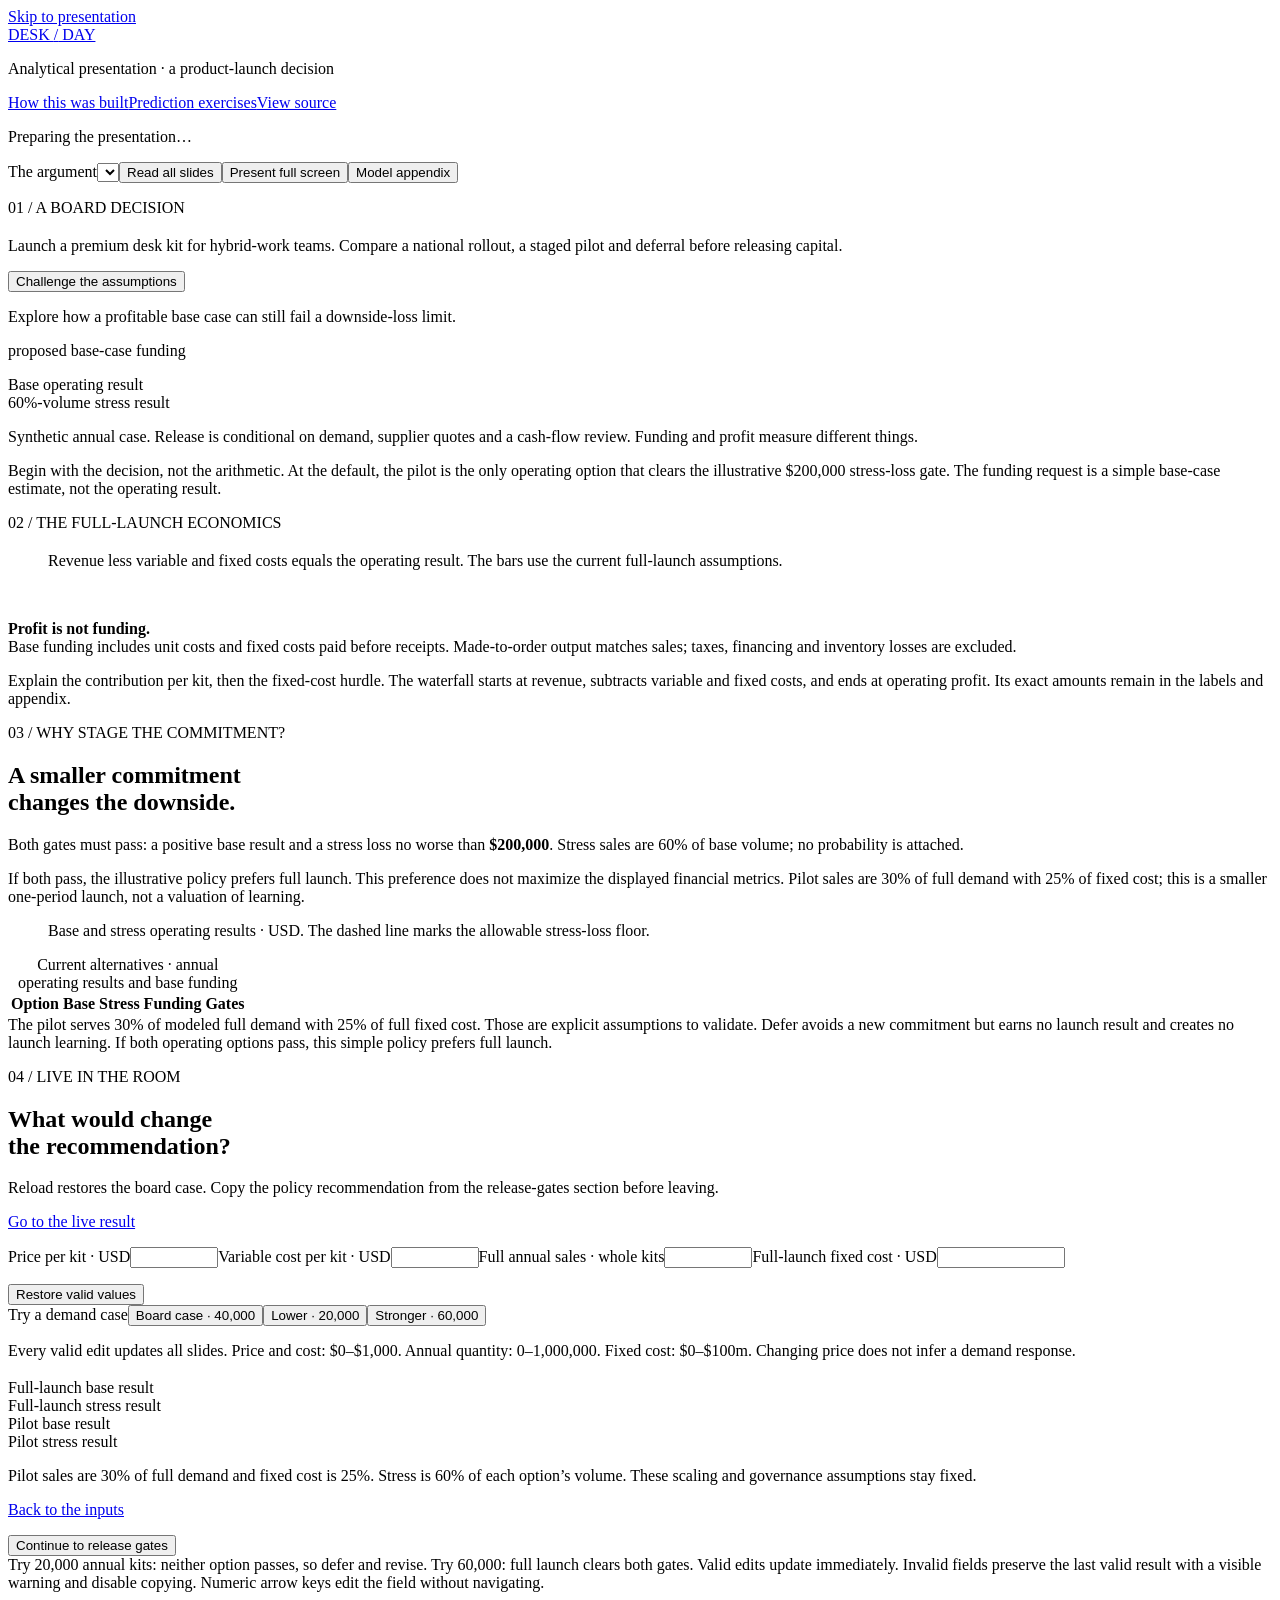
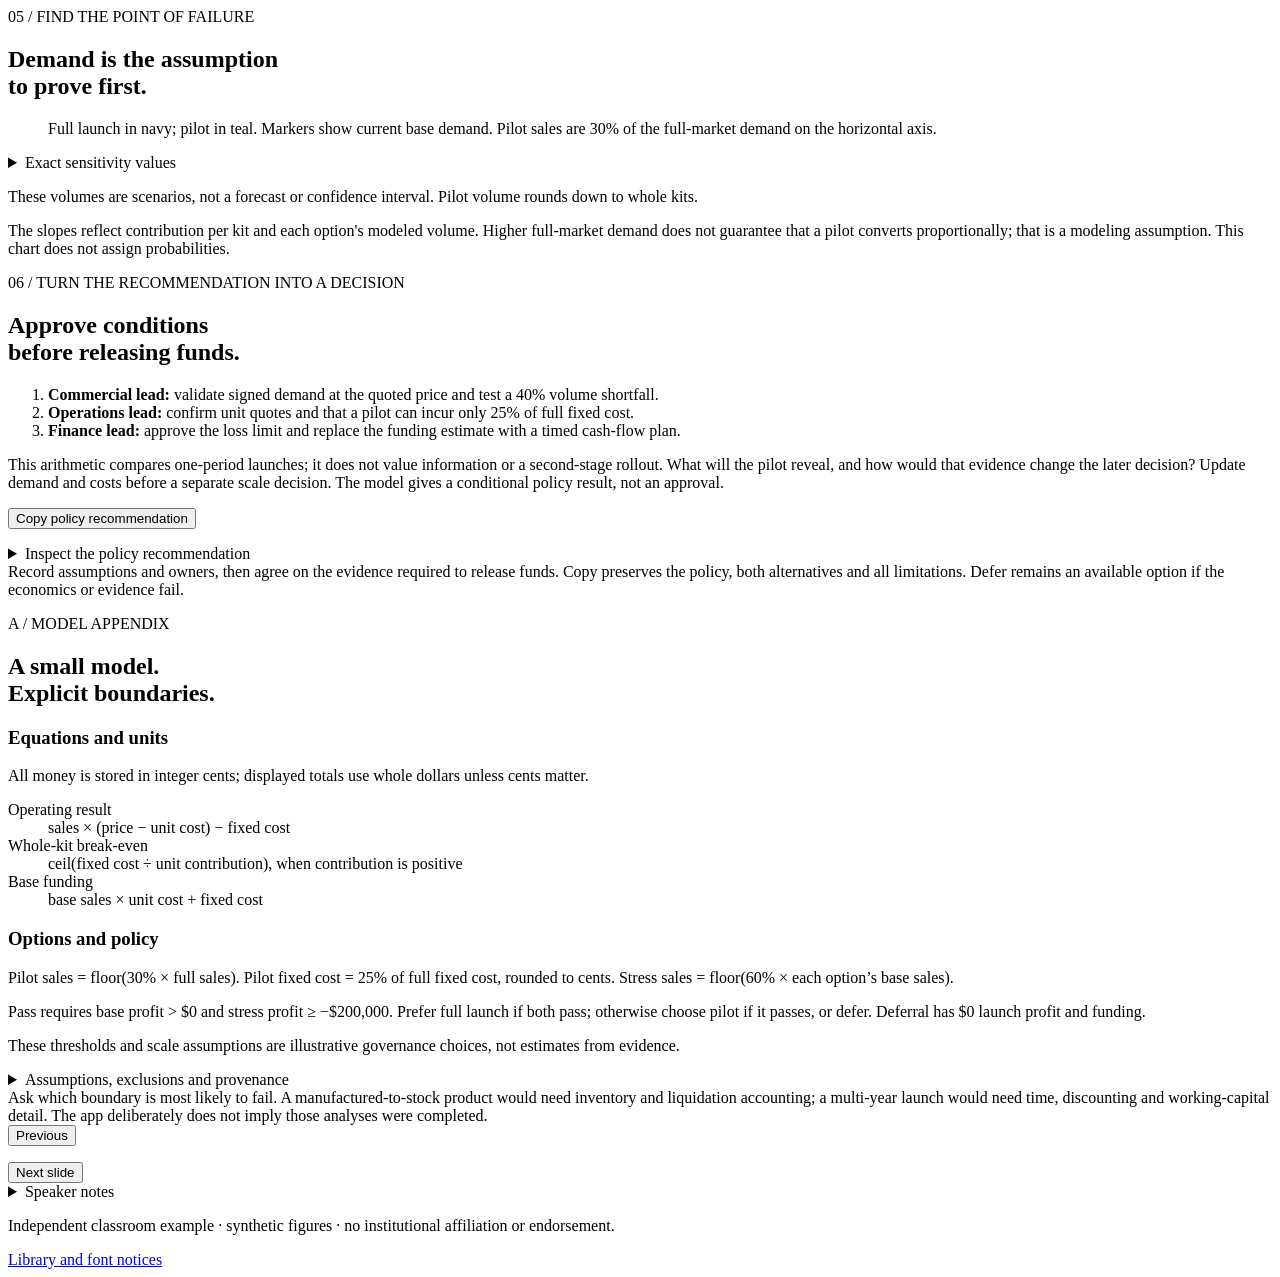
==== commit 9bb8a198: "Explain launch policy and add a live all-slides reading view" ====
--- a/app/index.html
+++ b/app/index.html
@@ -1,13 +1,13 @@
 <!doctype html><html lang="en"><head><meta charset="utf-8"><meta name="viewport" content="width=device-width,initial-scale=1"><meta name="description" content="A synthetic board-level product launch: compare full launch, staged pilot and defer with live assumptions."><title>Desk / Day · Product-launch decision</title></head><body>
-<a class="skip" href="#deck">Skip to presentation</a><header class="masthead"><a href="#" class="wordmark">DESK <span>/</span> DAY</a><p>Analytical presentation · a product-launch decision</p><nav><a href="https://github.com/jordanmeyer/bab-example-presentation/blob/main/BUILD-STORY.md">How this was built</a><a href="https://github.com/jordanmeyer/bab-example-presentation">View source</a></nav></header>
-<p id="loading" role="status">Preparing the presentation…</p><main inert><div class="deck-toolbar"><label for="slide-select">The argument</label><select id="slide-select" autocomplete="off"></select><button id="present" class="secondary">Present full screen</button><button data-slide="6" class="secondary">Model appendix</button><p id="applied-state" role="status"></p></div>
+<a class="skip" href="#deck">Skip to presentation</a><header class="masthead"><a href="#" class="wordmark">DESK <span>/</span> DAY</a><p>Analytical presentation · a product-launch decision</p><nav><a href="https://github.com/jordanmeyer/bab-example-presentation/blob/main/BUILD-STORY.md">How this was built</a><a href="https://github.com/jordanmeyer/bab-example-presentation/blob/main/BUILD-STORY.md#try-the-experiment">Prediction exercises</a><a href="https://github.com/jordanmeyer/bab-example-presentation">View source</a></nav></header>
+<p id="loading" role="status">Preparing the presentation…</p><main inert><div class="deck-toolbar"><label for="slide-select">The argument</label><select id="slide-select" autocomplete="off"></select><button id="reading-mode" class="secondary" aria-pressed="false">Read all slides</button><button id="present" class="secondary">Present full screen</button><button data-slide="6" class="secondary">Model appendix</button><p id="applied-state"></p><p id="reading-status" hidden>All seven sections and speaker notes follow in one document. The selector jumps to a section; edits still update every result.</p></div>
 <div id="deck" class="reveal" tabindex="0" aria-label="Seven-slide presentation; focus here and use left or right arrow to navigate"><div class="slides">
 <section data-title="The recommendation"><div class="slide-body cover"><div><p class="kicker">01 / A BOARD DECISION</p><h1 id="recommendation"></h1><p class="lede">Launch a premium desk kit for hybrid-work teams. Compare a national rollout, a staged pilot and deferral before releasing capital.</p><p id="recommendation-reason" class="claim"></p><button data-slide="3">Challenge the assumptions</button><p class="learning">Explore how a profitable base case can still fail a downside-loss limit.</p></div><div class="cover-evidence"><p class="small-caps" id="chosen-label"></p><strong id="funding" class="hero-amount"></strong><p>proposed base-case funding</p><dl class="cover-metrics"><dt>Base operating result</dt><dd id="chosen-profit"></dd><dt>60%-volume stress result</dt><dd id="chosen-stress"></dd></dl><p class="fine">Synthetic annual case. Release is conditional on demand, supplier quotes and a cash-flow review. Funding and profit measure different things.</p></div></div><aside class="notes">Begin with the decision, not the arithmetic. At the default, the pilot is the only operating option that clears the illustrative $200,000 stress-loss gate. The funding request is a simple base-case estimate, not the operating result.</aside></section>
 <section data-title="The economics"><div class="slide-body"><p class="kicker">02 / THE FULL-LAUNCH ECONOMICS</p><h2 id="economics-title"></h2><p class="lede compact" id="economics-caption"></p><figure><div id="bridge-chart" class="chart"></div><figcaption>Revenue less variable and fixed costs equals the operating result. The bars use the current full-launch assumptions.</figcaption></figure><div class="split-note"><p><strong id="threshold-value"></strong><br><span id="threshold-detail"></span></p><p><strong>Profit is not funding.</strong><br>Base funding includes unit costs and fixed costs paid before receipts. Made-to-order output matches sales; taxes, financing and inventory losses are excluded.</p></div></div><aside class="notes">Explain the contribution per kit, then the fixed-cost hurdle. The waterfall starts at revenue, subtracts variable and fixed costs, and ends at operating profit. Its exact amounts remain in the labels and appendix.</aside></section>
-<section data-title="The risk and alternatives"><div class="slide-body"><p class="kicker">03 / WHY STAGE THE COMMITMENT?</p><h2>A smaller commitment<br>changes the downside.</h2><p class="lede compact">Both gates must pass: a positive base result and a stress loss no worse than <strong>$200,000</strong>. Stress sales are 60% of base volume; no probability is attached.</p><figure><div id="risk-chart" class="chart"></div><figcaption>Base and stress operating results · USD. The dashed line marks the allowable stress-loss floor.</figcaption></figure><div class="table-wrap" tabindex="0" role="region" aria-label="Launch alternatives; scroll horizontally"><table><caption>Current alternatives · annual operating results and base funding</caption><thead><tr><th>Option</th><th>Base</th><th>Stress</th><th>Funding</th><th>Gates</th></tr></thead><tbody id="options-body"></tbody></table></div></div><aside class="notes">The pilot serves 30% of modeled full demand with 25% of full fixed cost. Those are explicit assumptions to validate. Defer avoids a new commitment but earns no launch result and creates no launch learning. If both operating options pass, this simple policy prefers full launch.</aside></section>
-<section data-title="Challenge the assumptions"><div class="slide-body"><p class="kicker">04 / LIVE IN THE ROOM</p><h2>What would change<br>the recommendation?</h2><div class="lab-grid"><form id="assumptions" autocomplete="off" novalidate><div class="fields"><label>Price per kit · USD<input id="price" type="number" min="0" max="1000" step="0.01" inputmode="decimal" aria-describedby="price-error"><span id="price-error" class="field-error"></span></label><label>Variable cost per kit · USD<input id="cost" type="number" min="0" max="1000" step="0.01" inputmode="decimal" aria-describedby="cost-error"><span id="cost-error" class="field-error"></span></label><label>Full annual sales · whole kits<input id="quantity" type="number" min="0" max="1000000" step="1" inputmode="numeric" aria-describedby="quantity-error"><span id="quantity-error" class="field-error"></span></label><label>Full-launch fixed cost · USD<input id="fixed" type="number" min="0" max="100000000" step="0.01" inputmode="decimal" aria-describedby="fixed-error"><span id="fixed-error" class="field-error"></span></label></div><p id="form-status" class="fine" role="status"></p><div class="actions"><button id="restore" type="button" class="secondary">Restore valid values</button></div><div class="presets"><span>Try a demand case</span><button type="button" data-preset="0">Board case · 40,000</button><button type="button" data-preset="1">Lower · 20,000</button><button type="button" data-preset="2">Stronger · 60,000</button></div><p class="fine">Every valid edit updates all slides. Price and cost: $0–$1,000. Annual quantity: 0–1,000,000. Fixed cost: $0–$100m. Changing price does not infer a demand response.</p></form><div class="live-result"><p class="small-caps" id="live-state"></p><h3 id="live-choice"></h3><strong id="live-profit" class="result-number"></strong><p id="live-caption"></p><dl class="result-math"><dt>Full-launch base result</dt><dd id="full-profit"></dd><dt>Full-launch stress result</dt><dd id="full-stress"></dd><dt>Pilot base result</dt><dd id="pilot-profit"></dd><dt>Pilot stress result</dt><dd id="pilot-stress"></dd></dl><p class="fine">Pilot scale and stress policy stay fixed. The appendix makes those assumptions explicit.</p></div></div></div><aside class="notes">Try 20,000 annual kits: neither option passes, so defer and revise. Try 60,000: full launch clears both gates. Valid edits update immediately. Invalid fields preserve the last valid result with a visible warning and disable copying. Numeric arrow keys edit the field without navigating.</aside></section>
+<section data-title="The risk and alternatives"><div class="slide-body"><p class="kicker">03 / WHY STAGE THE COMMITMENT?</p><h2>A smaller commitment<br>changes the downside.</h2><p class="lede compact">Both gates must pass: a positive base result and a stress loss no worse than <strong>$200,000</strong>. Stress sales are 60% of base volume; no probability is attached.</p><p class="policy-note">If both pass, the illustrative policy prefers full launch. This preference does not maximize the displayed financial metrics. Pilot sales are 30% of full demand with 25% of fixed cost; this is a smaller one-period launch, not a valuation of learning.</p><figure><div id="risk-chart" class="chart"></div><figcaption>Base and stress operating results · USD. The dashed line marks the allowable stress-loss floor.</figcaption></figure><div class="table-wrap" tabindex="0" role="region" aria-label="Launch alternatives; scroll horizontally"><table><caption>Current alternatives · annual operating results and base funding</caption><thead><tr><th>Option</th><th>Base</th><th>Stress</th><th>Funding</th><th>Gates</th></tr></thead><tbody id="options-body"></tbody></table></div></div><aside class="notes">The pilot serves 30% of modeled full demand with 25% of full fixed cost. Those are explicit assumptions to validate. Defer avoids a new commitment but earns no launch result and creates no launch learning. If both operating options pass, this simple policy prefers full launch.</aside></section>
+<section data-title="Challenge the assumptions"><div class="slide-body"><p class="kicker">04 / LIVE IN THE ROOM</p><h2>What would change<br>the recommendation?</h2><div class="lab-grid"><form id="assumptions" tabindex="-1" autocomplete="off" novalidate><p class="fine">Reload restores the board case. Copy the policy recommendation from the release-gates section before leaving.</p><p><a href="#live-result">Go to the live result</a></p><div class="fields"><label>Price per kit · USD<input id="price" type="number" min="0" max="1000" step="0.01" inputmode="decimal" aria-describedby="price-error"><span id="price-error" class="field-error"></span></label><label>Variable cost per kit · USD<input id="cost" type="number" min="0" max="1000" step="0.01" inputmode="decimal" aria-describedby="cost-error"><span id="cost-error" class="field-error"></span></label><label>Full annual sales · whole kits<input id="quantity" type="number" min="0" max="1000000" step="1" inputmode="numeric" aria-describedby="quantity-error"><span id="quantity-error" class="field-error"></span></label><label>Full-launch fixed cost · USD<input id="fixed" type="number" min="0" max="100000000" step="0.01" inputmode="decimal" aria-describedby="fixed-error"><span id="fixed-error" class="field-error"></span></label></div><p id="form-status" class="fine" role="status"></p><div class="actions"><button id="restore" type="button" class="secondary">Restore valid values</button></div><div class="presets"><span>Try a demand case</span><button type="button" data-preset="0">Board case · 40,000</button><button type="button" data-preset="1">Lower · 20,000</button><button type="button" data-preset="2">Stronger · 60,000</button></div><p class="fine">Every valid edit updates all slides. Price and cost: $0–$1,000. Annual quantity: 0–1,000,000. Fixed cost: $0–$100m. Changing price does not infer a demand response.</p></form><div class="live-result" id="live-result" tabindex="-1"><p class="small-caps" id="live-state"></p><h3 id="live-choice"></h3><p id="live-reason" class="policy-note"></p><strong id="live-profit" class="result-number"></strong><p id="live-caption"></p><dl class="result-math"><dt>Full-launch base result</dt><dd id="full-profit"></dd><dt>Full-launch stress result</dt><dd id="full-stress"></dd><dt>Pilot base result</dt><dd id="pilot-profit"></dd><dt>Pilot stress result</dt><dd id="pilot-stress"></dd></dl><p class="fine">Pilot sales are 30% of full demand and fixed cost is 25%. Stress is 60% of each option’s volume. These scaling and governance assumptions stay fixed.</p><p><a href="#assumptions">Back to the inputs</a></p><button data-slide="5">Continue to release gates</button></div></div></div><aside class="notes">Try 20,000 annual kits: neither option passes, so defer and revise. Try 60,000: full launch clears both gates. Valid edits update immediately. Invalid fields preserve the last valid result with a visible warning and disable copying. Numeric arrow keys edit the field without navigating.</aside></section>
 <section data-title="Volume sensitivity"><div class="slide-body"><p class="kicker">05 / FIND THE POINT OF FAILURE</p><h2>Demand is the assumption<br>to prove first.</h2><p id="sensitivity-assumptions" class="lede compact"></p><figure><div id="volume-chart" class="chart"></div><figcaption>Full launch in navy; pilot in teal. Markers show current base demand. Pilot sales are 30% of the full-market demand on the horizontal axis.</figcaption></figure><details class="exact"><summary>Exact sensitivity values</summary><div class="table-wrap" tabindex="0" role="region" aria-label="Exact sensitivity values; scroll horizontally"><table><caption>Constant price, unit cost and option-specific fixed cost</caption><thead><tr><th>Full-market kits</th><th>Full launch</th><th>Pilot</th></tr></thead><tbody id="sensitivity-body"></tbody></table></div></details><p class="fine">These volumes are scenarios, not a forecast or confidence interval. Pilot volume rounds down to whole kits.</p></div><aside class="notes">The slopes reflect contribution per kit and each option's modeled volume. Higher full-market demand does not guarantee that a pilot converts proportionally; that is a modeling assumption. This chart does not assign probabilities.</aside></section>
-<section data-title="The release gates"><div class="slide-body"><p class="kicker">06 / TURN THE RECOMMENDATION INTO A DECISION</p><h2>Approve conditions<br>before releasing funds.</h2><div class="decision-grid"><div><p id="decision-status" class="decision-status"></p><ol class="next-tests"><li><b>Commercial lead:</b> validate signed demand at the quoted price and test a 40% volume shortfall.</li><li><b>Operations lead:</b> confirm unit quotes and that a pilot can incur only 25% of full fixed cost.</li><li><b>Finance lead:</b> approve the loss limit and replace the funding estimate with a timed cash-flow plan.</li></ol><p class="fine">After a pilot, update demand and costs before a separate scale decision. The model gives a conditional policy result, not an approval.</p><button id="copy-record">Copy decision record</button><p id="copy-status" class="fine" role="status"></p></div><div><details class="record"><summary>Inspect the decision record</summary><label for="decision-record">Current valid assumptions and recommendation</label><textarea id="decision-record" readonly rows="17" spellcheck="false"></textarea></details></div></div></div><aside class="notes">Record assumptions and owners, then agree on the evidence required to release funds. Copy preserves the policy, both alternatives and all limitations. Defer remains an available option if the economics or evidence fail.</aside></section>
-<section data-title="Model appendix"><div class="slide-body"><p class="kicker">A / MODEL APPENDIX</p><h2>A small model.<br>Explicit boundaries.</h2><div class="appendix-grid"><div><h3>Equations and units</h3><p>All money is stored in integer cents; displayed totals use whole dollars unless cents matter.</p><dl><dt>Operating result</dt><dd>sales × (price − unit cost) − fixed cost</dd><dt>Whole-kit break-even</dt><dd>ceil(fixed cost ÷ unit contribution), when contribution is positive</dd><dt>Base funding</dt><dd>base sales × unit cost + fixed cost</dd></dl><p id="appendix-economics"></p><p id="appendix-threshold"></p></div><div><h3>Options and policy</h3><p>Pilot sales = floor(30% × full sales). Pilot fixed cost = 25% of full fixed cost, rounded to cents. Stress sales = floor(60% × each option’s base sales).</p><p>Pass requires base profit &gt; $0 and stress profit ≥ −$200,000. Prefer full launch if both pass; otherwise choose pilot if it passes, or defer. Deferral has $0 launch profit and funding.</p><p>These thresholds and scale assumptions are illustrative governance choices, not estimates from evidence.</p></div></div><details class="exact"><summary>Assumptions, exclusions and provenance</summary><p>Made-to-order output matches sales; unit costs stay constant at all volumes. Funding assumes all base unit and fixed costs are paid before customer receipts. No inventory write-offs, taxes, financing, timing, cannibalization or price–demand response. A stress case is neither a confidence interval nor a worst-case guarantee.</p><p>Every number is synthetic. The original brief and actual simulated planning record are linked in <a href="https://github.com/jordanmeyer/bab-example-presentation/blob/main/BUILD-STORY.md">How this was built</a>. The later revision restores the requested board-level scope.</p></details></div><aside class="notes">Ask which boundary is most likely to fail. A manufactured-to-stock product would need inventory and liquidation accounting; a multi-year launch would need time, discounting and working-capital detail. The app deliberately does not imply those analyses were completed.</aside></section>
+<section data-title="The release gates"><div class="slide-body"><p class="kicker">06 / TURN THE RECOMMENDATION INTO A DECISION</p><h2>Approve conditions<br>before releasing funds.</h2><div class="decision-grid"><div><p id="decision-status" class="decision-status"></p><ol class="next-tests"><li><b>Commercial lead:</b> validate signed demand at the quoted price and test a 40% volume shortfall.</li><li><b>Operations lead:</b> confirm unit quotes and that a pilot can incur only 25% of full fixed cost.</li><li><b>Finance lead:</b> approve the loss limit and replace the funding estimate with a timed cash-flow plan.</li></ol><p class="fine">This arithmetic compares one-period launches; it does not value information or a second-stage rollout. What will the pilot reveal, and how would that evidence change the later decision? Update demand and costs before a separate scale decision. The model gives a conditional policy result, not an approval.</p><button id="copy-record">Copy policy recommendation</button><p id="copy-status" class="fine" role="status"></p></div><div><details class="record"><summary>Inspect the policy recommendation</summary><label for="decision-record">Current valid assumptions and recommendation</label><textarea id="decision-record" readonly rows="17" spellcheck="false"></textarea></details></div></div></div><aside class="notes">Record assumptions and owners, then agree on the evidence required to release funds. Copy preserves the policy, both alternatives and all limitations. Defer remains an available option if the economics or evidence fail.</aside></section>
+<section data-title="Model appendix"><div class="slide-body"><p class="kicker">A / MODEL APPENDIX</p><h2>A small model.<br>Explicit boundaries.</h2><div class="appendix-grid"><div><h3>Equations and units</h3><p>All money is stored in integer cents; displayed totals use whole dollars unless cents matter.</p><dl><dt>Operating result</dt><dd>sales × (price − unit cost) − fixed cost</dd><dt>Whole-kit break-even</dt><dd>ceil(fixed cost ÷ unit contribution), when contribution is positive</dd><dt>Base funding</dt><dd>base sales × unit cost + fixed cost</dd></dl><p id="appendix-economics"></p><p id="appendix-threshold"></p></div><div><h3>Options and policy</h3><p>Pilot sales = floor(30% × full sales). Pilot fixed cost = 25% of full fixed cost, rounded to cents. Stress sales = floor(60% × each option’s base sales).</p><p>Pass requires base profit &gt; $0 and stress profit ≥ −$200,000. Prefer full launch if both pass; otherwise choose pilot if it passes, or defer. Deferral has $0 launch profit and funding.</p><p>These thresholds and scale assumptions are illustrative governance choices, not estimates from evidence.</p></div></div><details class="exact"><summary>Assumptions, exclusions and provenance</summary><p>Made-to-order output matches sales; unit costs stay constant at all volumes. Funding assumes all base unit and fixed costs are paid before customer receipts. No inventory write-offs, taxes, financing, timing, cannibalization or price–demand response. The pilot comparison does not value learning or model a second-stage rollout. A stress case is neither a confidence interval nor a worst-case guarantee.</p><p>Every number is synthetic. The original brief and actual simulated planning record are linked in <a href="https://github.com/jordanmeyer/bab-example-presentation/blob/main/BUILD-STORY.md">How this was built</a>. The later revision restores the requested board-level scope.</p></details></div><aside class="notes">Ask which boundary is most likely to fail. A manufactured-to-stock product would need inventory and liquidation accounting; a multi-year launch would need time, discounting and working-capital detail. The app deliberately does not imply those analyses were completed.</aside></section>
 </div></div>
 <div class="navigation"><button id="previous" class="secondary">Previous</button><p id="slide-status" aria-live="polite"></p><button id="next">Next slide</button></div><details class="context-notes"><summary>Speaker notes</summary><p id="context-note"></p></details></main><footer><p>Independent classroom example · synthetic figures · no institutional affiliation or endorsement.</p><a id="notices" href="./THIRD-PARTY-NOTICES.txt">Library and font notices</a></footer><script type="module" src="./app.js"></script></body></html>
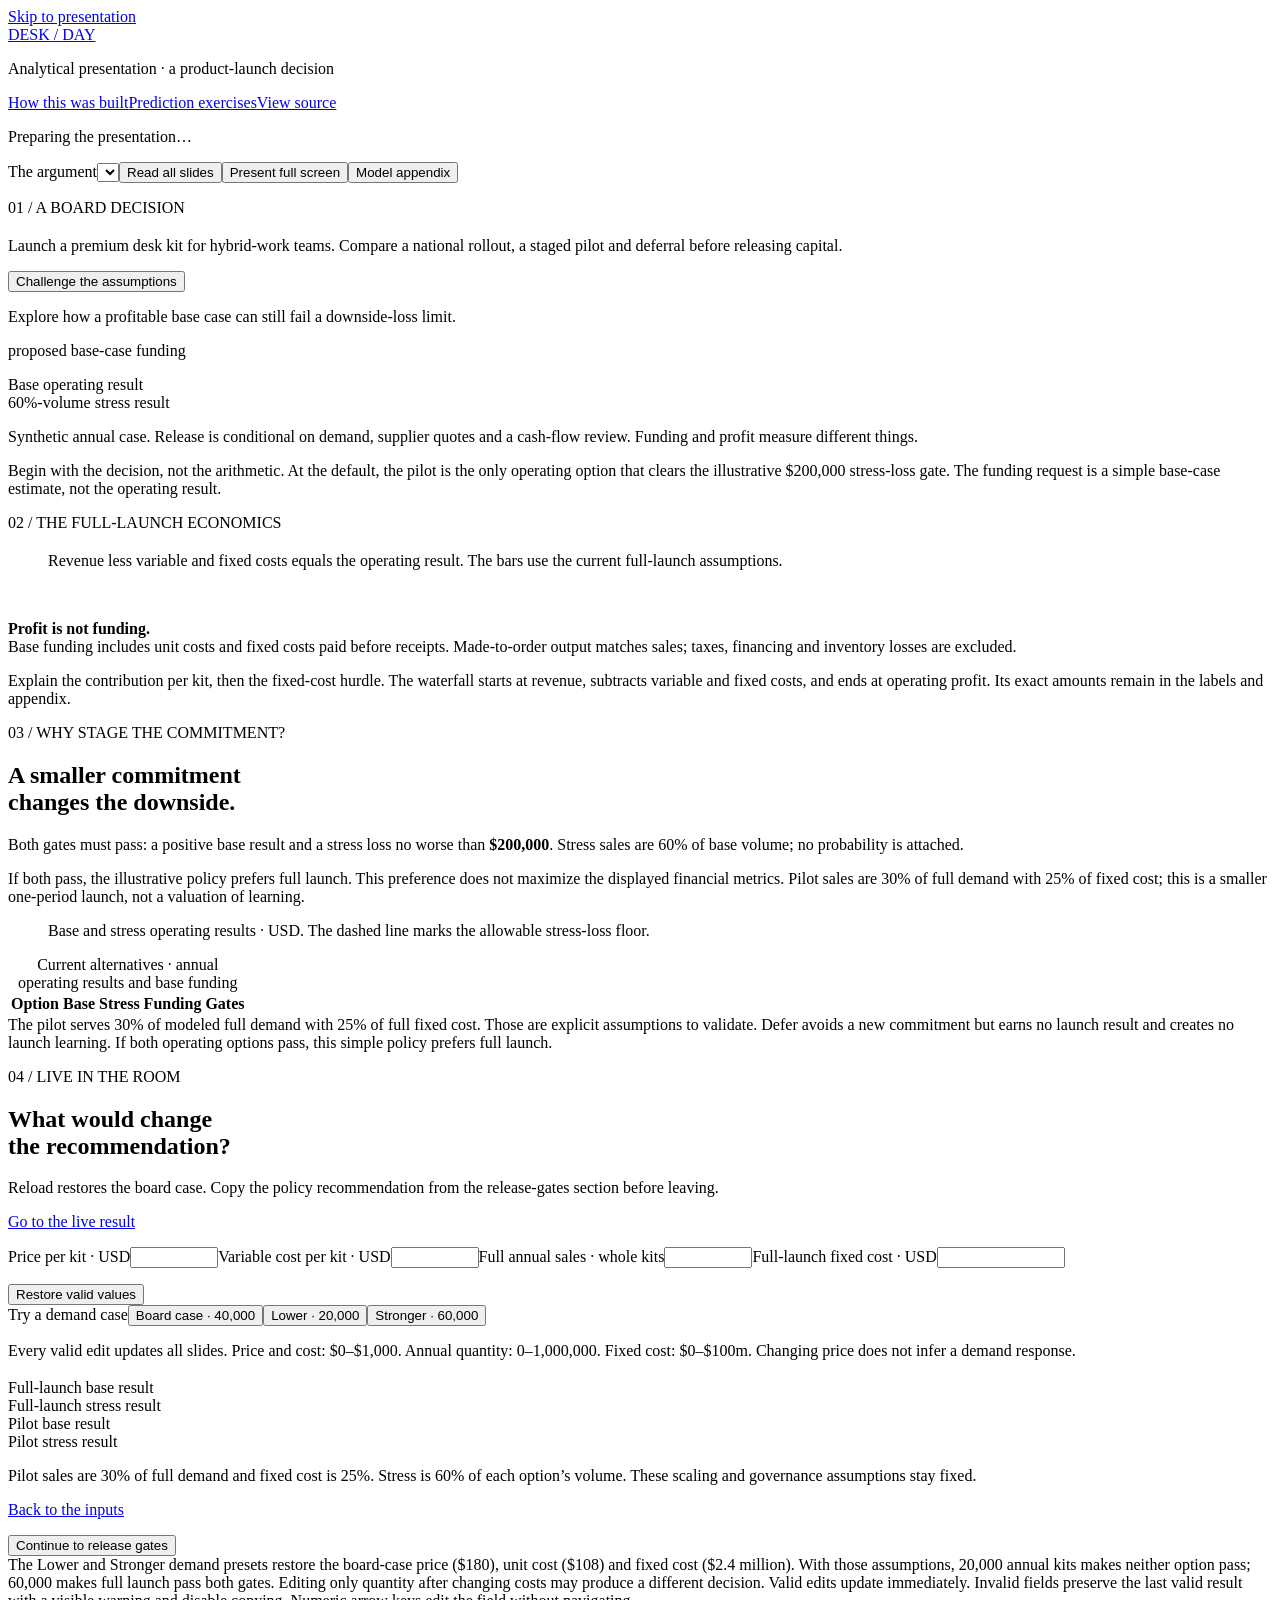
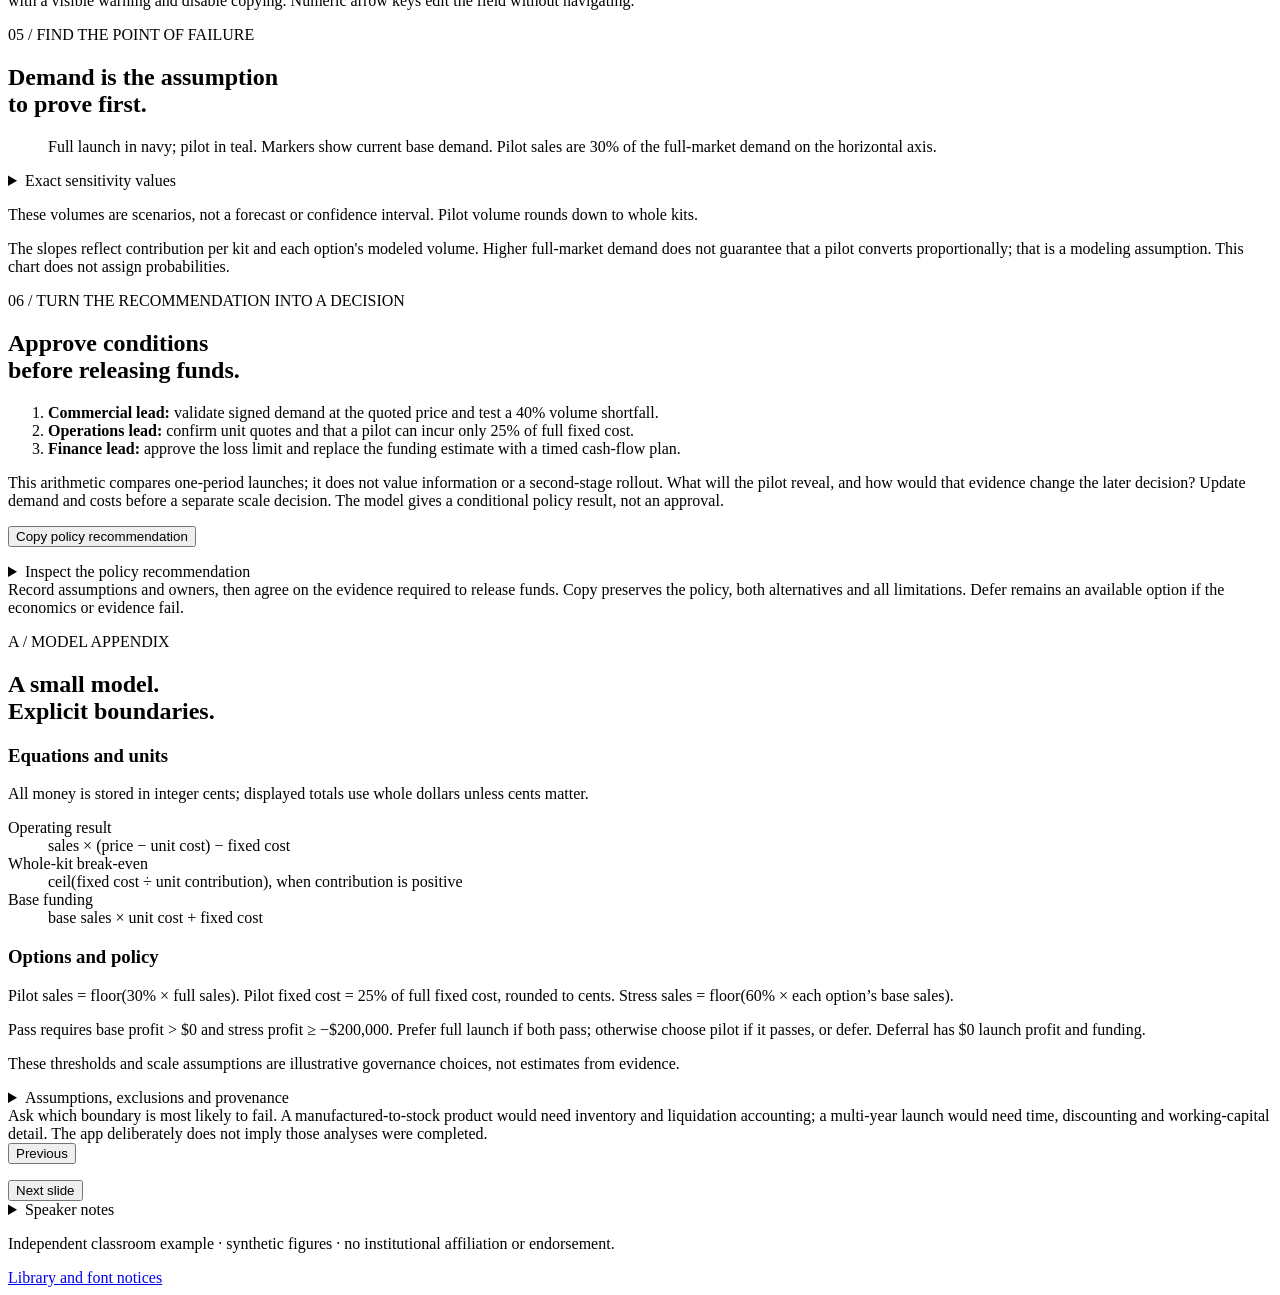
==== commit 4cf804db: "Qualify speaker-note demand experiments with board assumptions" ====
--- a/app/index.html
+++ b/app/index.html
@@ -5,7 +5,7 @@
 <section data-title="The recommendation"><div class="slide-body cover"><div><p class="kicker">01 / A BOARD DECISION</p><h1 id="recommendation"></h1><p class="lede">Launch a premium desk kit for hybrid-work teams. Compare a national rollout, a staged pilot and deferral before releasing capital.</p><p id="recommendation-reason" class="claim"></p><button data-slide="3">Challenge the assumptions</button><p class="learning">Explore how a profitable base case can still fail a downside-loss limit.</p></div><div class="cover-evidence"><p class="small-caps" id="chosen-label"></p><strong id="funding" class="hero-amount"></strong><p>proposed base-case funding</p><dl class="cover-metrics"><dt>Base operating result</dt><dd id="chosen-profit"></dd><dt>60%-volume stress result</dt><dd id="chosen-stress"></dd></dl><p class="fine">Synthetic annual case. Release is conditional on demand, supplier quotes and a cash-flow review. Funding and profit measure different things.</p></div></div><aside class="notes">Begin with the decision, not the arithmetic. At the default, the pilot is the only operating option that clears the illustrative $200,000 stress-loss gate. The funding request is a simple base-case estimate, not the operating result.</aside></section>
 <section data-title="The economics"><div class="slide-body"><p class="kicker">02 / THE FULL-LAUNCH ECONOMICS</p><h2 id="economics-title"></h2><p class="lede compact" id="economics-caption"></p><figure><div id="bridge-chart" class="chart"></div><figcaption>Revenue less variable and fixed costs equals the operating result. The bars use the current full-launch assumptions.</figcaption></figure><div class="split-note"><p><strong id="threshold-value"></strong><br><span id="threshold-detail"></span></p><p><strong>Profit is not funding.</strong><br>Base funding includes unit costs and fixed costs paid before receipts. Made-to-order output matches sales; taxes, financing and inventory losses are excluded.</p></div></div><aside class="notes">Explain the contribution per kit, then the fixed-cost hurdle. The waterfall starts at revenue, subtracts variable and fixed costs, and ends at operating profit. Its exact amounts remain in the labels and appendix.</aside></section>
 <section data-title="The risk and alternatives"><div class="slide-body"><p class="kicker">03 / WHY STAGE THE COMMITMENT?</p><h2>A smaller commitment<br>changes the downside.</h2><p class="lede compact">Both gates must pass: a positive base result and a stress loss no worse than <strong>$200,000</strong>. Stress sales are 60% of base volume; no probability is attached.</p><p class="policy-note">If both pass, the illustrative policy prefers full launch. This preference does not maximize the displayed financial metrics. Pilot sales are 30% of full demand with 25% of fixed cost; this is a smaller one-period launch, not a valuation of learning.</p><figure><div id="risk-chart" class="chart"></div><figcaption>Base and stress operating results · USD. The dashed line marks the allowable stress-loss floor.</figcaption></figure><div class="table-wrap" tabindex="0" role="region" aria-label="Launch alternatives; scroll horizontally"><table><caption>Current alternatives · annual operating results and base funding</caption><thead><tr><th>Option</th><th>Base</th><th>Stress</th><th>Funding</th><th>Gates</th></tr></thead><tbody id="options-body"></tbody></table></div></div><aside class="notes">The pilot serves 30% of modeled full demand with 25% of full fixed cost. Those are explicit assumptions to validate. Defer avoids a new commitment but earns no launch result and creates no launch learning. If both operating options pass, this simple policy prefers full launch.</aside></section>
-<section data-title="Challenge the assumptions"><div class="slide-body"><p class="kicker">04 / LIVE IN THE ROOM</p><h2>What would change<br>the recommendation?</h2><div class="lab-grid"><form id="assumptions" tabindex="-1" autocomplete="off" novalidate><p class="fine">Reload restores the board case. Copy the policy recommendation from the release-gates section before leaving.</p><p><a href="#live-result">Go to the live result</a></p><div class="fields"><label>Price per kit · USD<input id="price" type="number" min="0" max="1000" step="0.01" inputmode="decimal" aria-describedby="price-error"><span id="price-error" class="field-error"></span></label><label>Variable cost per kit · USD<input id="cost" type="number" min="0" max="1000" step="0.01" inputmode="decimal" aria-describedby="cost-error"><span id="cost-error" class="field-error"></span></label><label>Full annual sales · whole kits<input id="quantity" type="number" min="0" max="1000000" step="1" inputmode="numeric" aria-describedby="quantity-error"><span id="quantity-error" class="field-error"></span></label><label>Full-launch fixed cost · USD<input id="fixed" type="number" min="0" max="100000000" step="0.01" inputmode="decimal" aria-describedby="fixed-error"><span id="fixed-error" class="field-error"></span></label></div><p id="form-status" class="fine" role="status"></p><div class="actions"><button id="restore" type="button" class="secondary">Restore valid values</button></div><div class="presets"><span>Try a demand case</span><button type="button" data-preset="0">Board case · 40,000</button><button type="button" data-preset="1">Lower · 20,000</button><button type="button" data-preset="2">Stronger · 60,000</button></div><p class="fine">Every valid edit updates all slides. Price and cost: $0–$1,000. Annual quantity: 0–1,000,000. Fixed cost: $0–$100m. Changing price does not infer a demand response.</p></form><div class="live-result" id="live-result" tabindex="-1"><p class="small-caps" id="live-state"></p><h3 id="live-choice"></h3><p id="live-reason" class="policy-note"></p><strong id="live-profit" class="result-number"></strong><p id="live-caption"></p><dl class="result-math"><dt>Full-launch base result</dt><dd id="full-profit"></dd><dt>Full-launch stress result</dt><dd id="full-stress"></dd><dt>Pilot base result</dt><dd id="pilot-profit"></dd><dt>Pilot stress result</dt><dd id="pilot-stress"></dd></dl><p class="fine">Pilot sales are 30% of full demand and fixed cost is 25%. Stress is 60% of each option’s volume. These scaling and governance assumptions stay fixed.</p><p><a href="#assumptions">Back to the inputs</a></p><button data-slide="5">Continue to release gates</button></div></div></div><aside class="notes">Try 20,000 annual kits: neither option passes, so defer and revise. Try 60,000: full launch clears both gates. Valid edits update immediately. Invalid fields preserve the last valid result with a visible warning and disable copying. Numeric arrow keys edit the field without navigating.</aside></section>
+<section data-title="Challenge the assumptions"><div class="slide-body"><p class="kicker">04 / LIVE IN THE ROOM</p><h2>What would change<br>the recommendation?</h2><div class="lab-grid"><form id="assumptions" tabindex="-1" autocomplete="off" novalidate><p class="fine">Reload restores the board case. Copy the policy recommendation from the release-gates section before leaving.</p><p><a href="#live-result">Go to the live result</a></p><div class="fields"><label>Price per kit · USD<input id="price" type="number" min="0" max="1000" step="0.01" inputmode="decimal" aria-describedby="price-error"><span id="price-error" class="field-error"></span></label><label>Variable cost per kit · USD<input id="cost" type="number" min="0" max="1000" step="0.01" inputmode="decimal" aria-describedby="cost-error"><span id="cost-error" class="field-error"></span></label><label>Full annual sales · whole kits<input id="quantity" type="number" min="0" max="1000000" step="1" inputmode="numeric" aria-describedby="quantity-error"><span id="quantity-error" class="field-error"></span></label><label>Full-launch fixed cost · USD<input id="fixed" type="number" min="0" max="100000000" step="0.01" inputmode="decimal" aria-describedby="fixed-error"><span id="fixed-error" class="field-error"></span></label></div><p id="form-status" class="fine" role="status"></p><div class="actions"><button id="restore" type="button" class="secondary">Restore valid values</button></div><div class="presets"><span>Try a demand case</span><button type="button" data-preset="0">Board case · 40,000</button><button type="button" data-preset="1">Lower · 20,000</button><button type="button" data-preset="2">Stronger · 60,000</button></div><p class="fine">Every valid edit updates all slides. Price and cost: $0–$1,000. Annual quantity: 0–1,000,000. Fixed cost: $0–$100m. Changing price does not infer a demand response.</p></form><div class="live-result" id="live-result" tabindex="-1"><p class="small-caps" id="live-state"></p><h3 id="live-choice"></h3><p id="live-reason" class="policy-note"></p><strong id="live-profit" class="result-number"></strong><p id="live-caption"></p><dl class="result-math"><dt>Full-launch base result</dt><dd id="full-profit"></dd><dt>Full-launch stress result</dt><dd id="full-stress"></dd><dt>Pilot base result</dt><dd id="pilot-profit"></dd><dt>Pilot stress result</dt><dd id="pilot-stress"></dd></dl><p class="fine">Pilot sales are 30% of full demand and fixed cost is 25%. Stress is 60% of each option’s volume. These scaling and governance assumptions stay fixed.</p><p><a href="#assumptions">Back to the inputs</a></p><button data-slide="5">Continue to release gates</button></div></div></div><aside class="notes">The Lower and Stronger demand presets restore the board-case price ($180), unit cost ($108) and fixed cost ($2.4 million). With those assumptions, 20,000 annual kits makes neither option pass; 60,000 makes full launch pass both gates. Editing only quantity after changing costs may produce a different decision. Valid edits update immediately. Invalid fields preserve the last valid result with a visible warning and disable copying. Numeric arrow keys edit the field without navigating.</aside></section>
 <section data-title="Volume sensitivity"><div class="slide-body"><p class="kicker">05 / FIND THE POINT OF FAILURE</p><h2>Demand is the assumption<br>to prove first.</h2><p id="sensitivity-assumptions" class="lede compact"></p><figure><div id="volume-chart" class="chart"></div><figcaption>Full launch in navy; pilot in teal. Markers show current base demand. Pilot sales are 30% of the full-market demand on the horizontal axis.</figcaption></figure><details class="exact"><summary>Exact sensitivity values</summary><div class="table-wrap" tabindex="0" role="region" aria-label="Exact sensitivity values; scroll horizontally"><table><caption>Constant price, unit cost and option-specific fixed cost</caption><thead><tr><th>Full-market kits</th><th>Full launch</th><th>Pilot</th></tr></thead><tbody id="sensitivity-body"></tbody></table></div></details><p class="fine">These volumes are scenarios, not a forecast or confidence interval. Pilot volume rounds down to whole kits.</p></div><aside class="notes">The slopes reflect contribution per kit and each option's modeled volume. Higher full-market demand does not guarantee that a pilot converts proportionally; that is a modeling assumption. This chart does not assign probabilities.</aside></section>
 <section data-title="The release gates"><div class="slide-body"><p class="kicker">06 / TURN THE RECOMMENDATION INTO A DECISION</p><h2>Approve conditions<br>before releasing funds.</h2><div class="decision-grid"><div><p id="decision-status" class="decision-status"></p><ol class="next-tests"><li><b>Commercial lead:</b> validate signed demand at the quoted price and test a 40% volume shortfall.</li><li><b>Operations lead:</b> confirm unit quotes and that a pilot can incur only 25% of full fixed cost.</li><li><b>Finance lead:</b> approve the loss limit and replace the funding estimate with a timed cash-flow plan.</li></ol><p class="fine">This arithmetic compares one-period launches; it does not value information or a second-stage rollout. What will the pilot reveal, and how would that evidence change the later decision? Update demand and costs before a separate scale decision. The model gives a conditional policy result, not an approval.</p><button id="copy-record">Copy policy recommendation</button><p id="copy-status" class="fine" role="status"></p></div><div><details class="record"><summary>Inspect the policy recommendation</summary><label for="decision-record">Current valid assumptions and recommendation</label><textarea id="decision-record" readonly rows="17" spellcheck="false"></textarea></details></div></div></div><aside class="notes">Record assumptions and owners, then agree on the evidence required to release funds. Copy preserves the policy, both alternatives and all limitations. Defer remains an available option if the economics or evidence fail.</aside></section>
 <section data-title="Model appendix"><div class="slide-body"><p class="kicker">A / MODEL APPENDIX</p><h2>A small model.<br>Explicit boundaries.</h2><div class="appendix-grid"><div><h3>Equations and units</h3><p>All money is stored in integer cents; displayed totals use whole dollars unless cents matter.</p><dl><dt>Operating result</dt><dd>sales × (price − unit cost) − fixed cost</dd><dt>Whole-kit break-even</dt><dd>ceil(fixed cost ÷ unit contribution), when contribution is positive</dd><dt>Base funding</dt><dd>base sales × unit cost + fixed cost</dd></dl><p id="appendix-economics"></p><p id="appendix-threshold"></p></div><div><h3>Options and policy</h3><p>Pilot sales = floor(30% × full sales). Pilot fixed cost = 25% of full fixed cost, rounded to cents. Stress sales = floor(60% × each option’s base sales).</p><p>Pass requires base profit &gt; $0 and stress profit ≥ −$200,000. Prefer full launch if both pass; otherwise choose pilot if it passes, or defer. Deferral has $0 launch profit and funding.</p><p>These thresholds and scale assumptions are illustrative governance choices, not estimates from evidence.</p></div></div><details class="exact"><summary>Assumptions, exclusions and provenance</summary><p>Made-to-order output matches sales; unit costs stay constant at all volumes. Funding assumes all base unit and fixed costs are paid before customer receipts. No inventory write-offs, taxes, financing, timing, cannibalization or price–demand response. The pilot comparison does not value learning or model a second-stage rollout. A stress case is neither a confidence interval nor a worst-case guarantee.</p><p>Every number is synthetic. The original brief and actual simulated planning record are linked in <a href="https://github.com/jordanmeyer/bab-example-presentation/blob/main/BUILD-STORY.md">How this was built</a>. The later revision restores the requested board-level scope.</p></details></div><aside class="notes">Ask which boundary is most likely to fail. A manufactured-to-stock product would need inventory and liquidation accounting; a multi-year launch would need time, discounting and working-capital detail. The app deliberately does not imply those analyses were completed.</aside></section>
